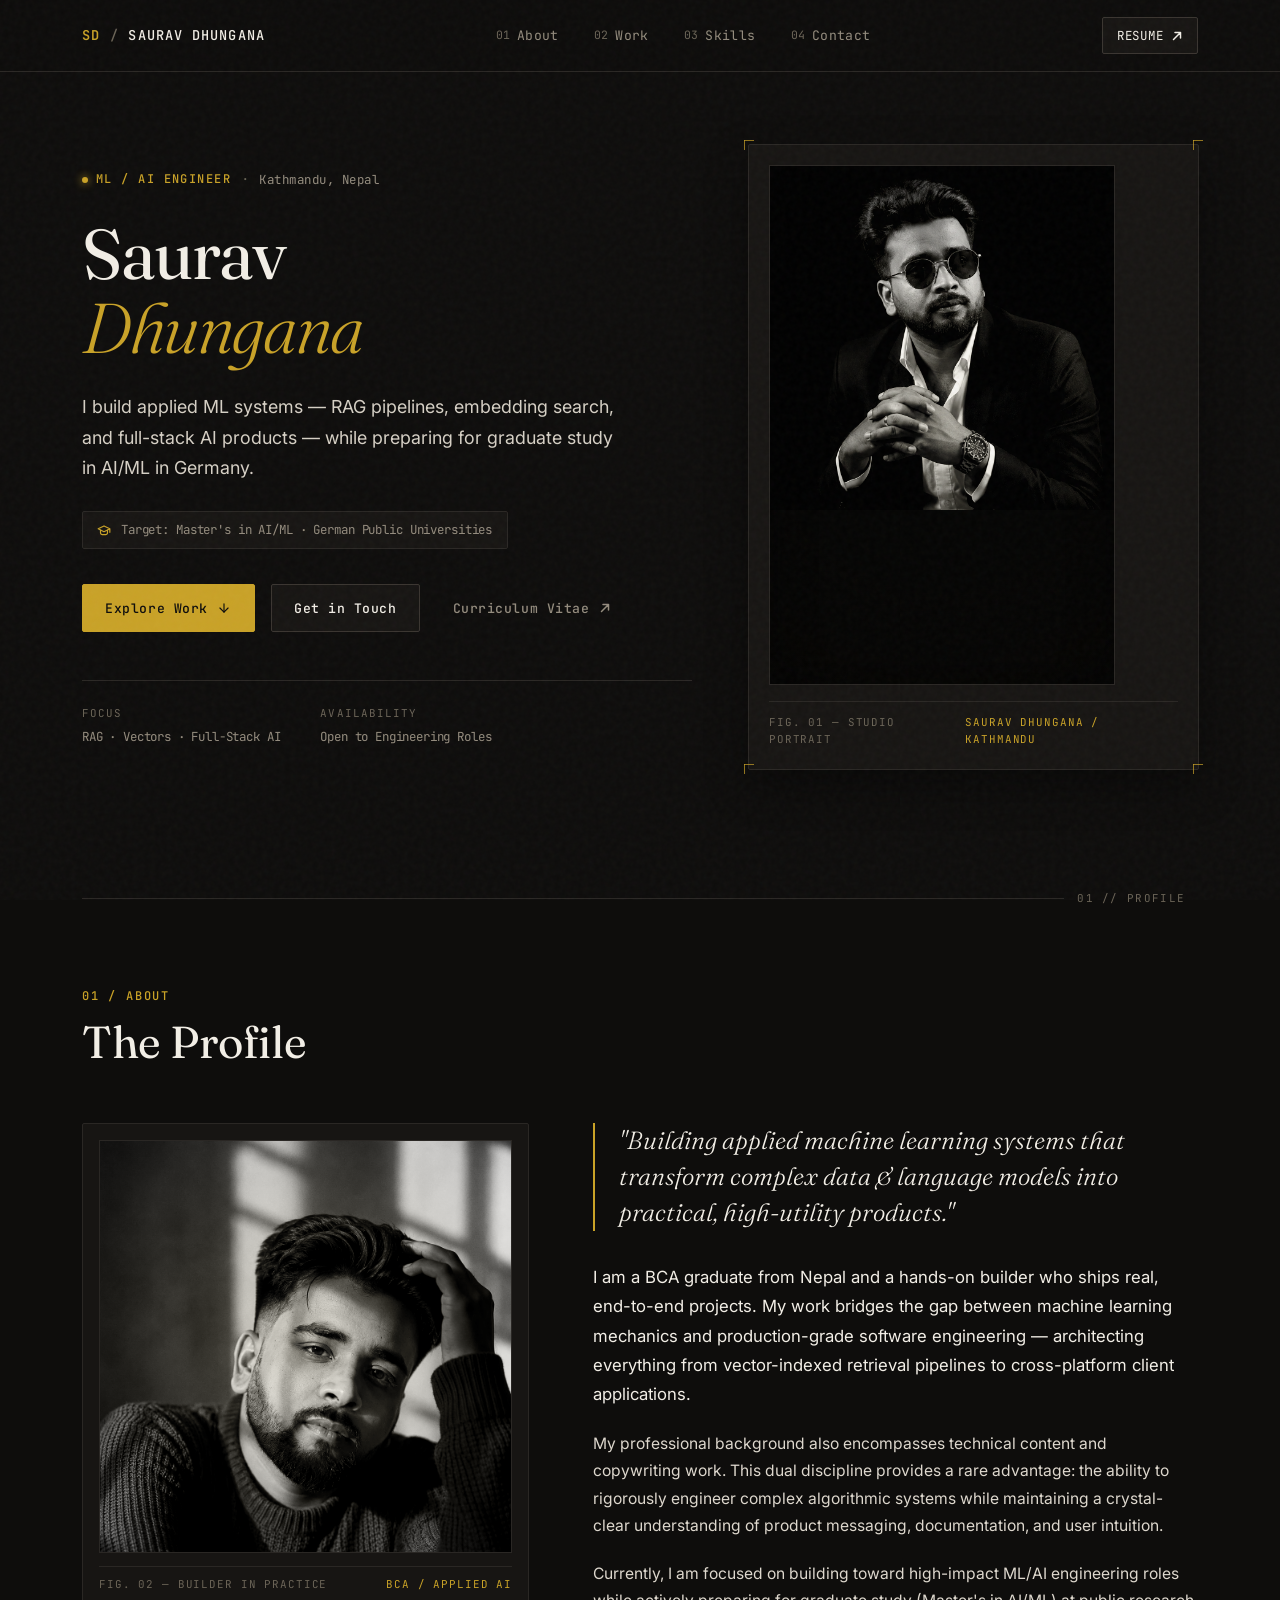
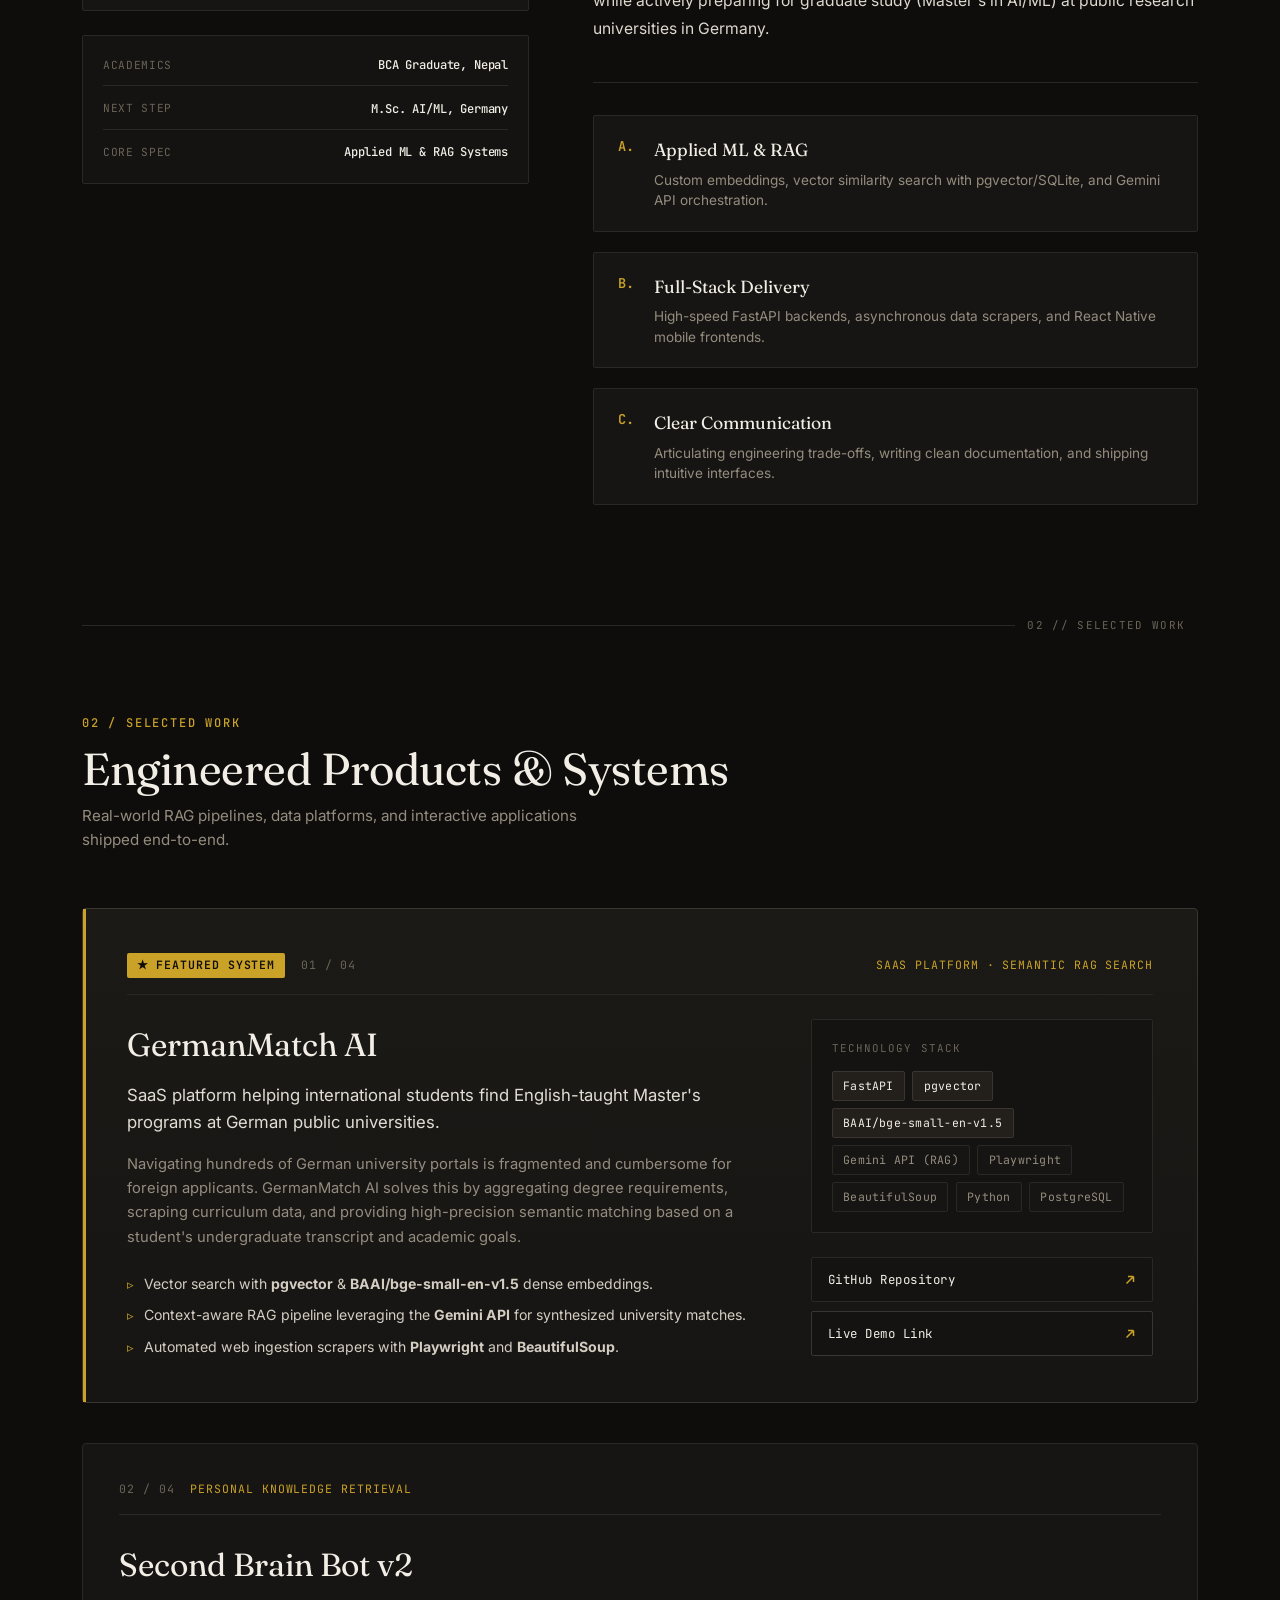
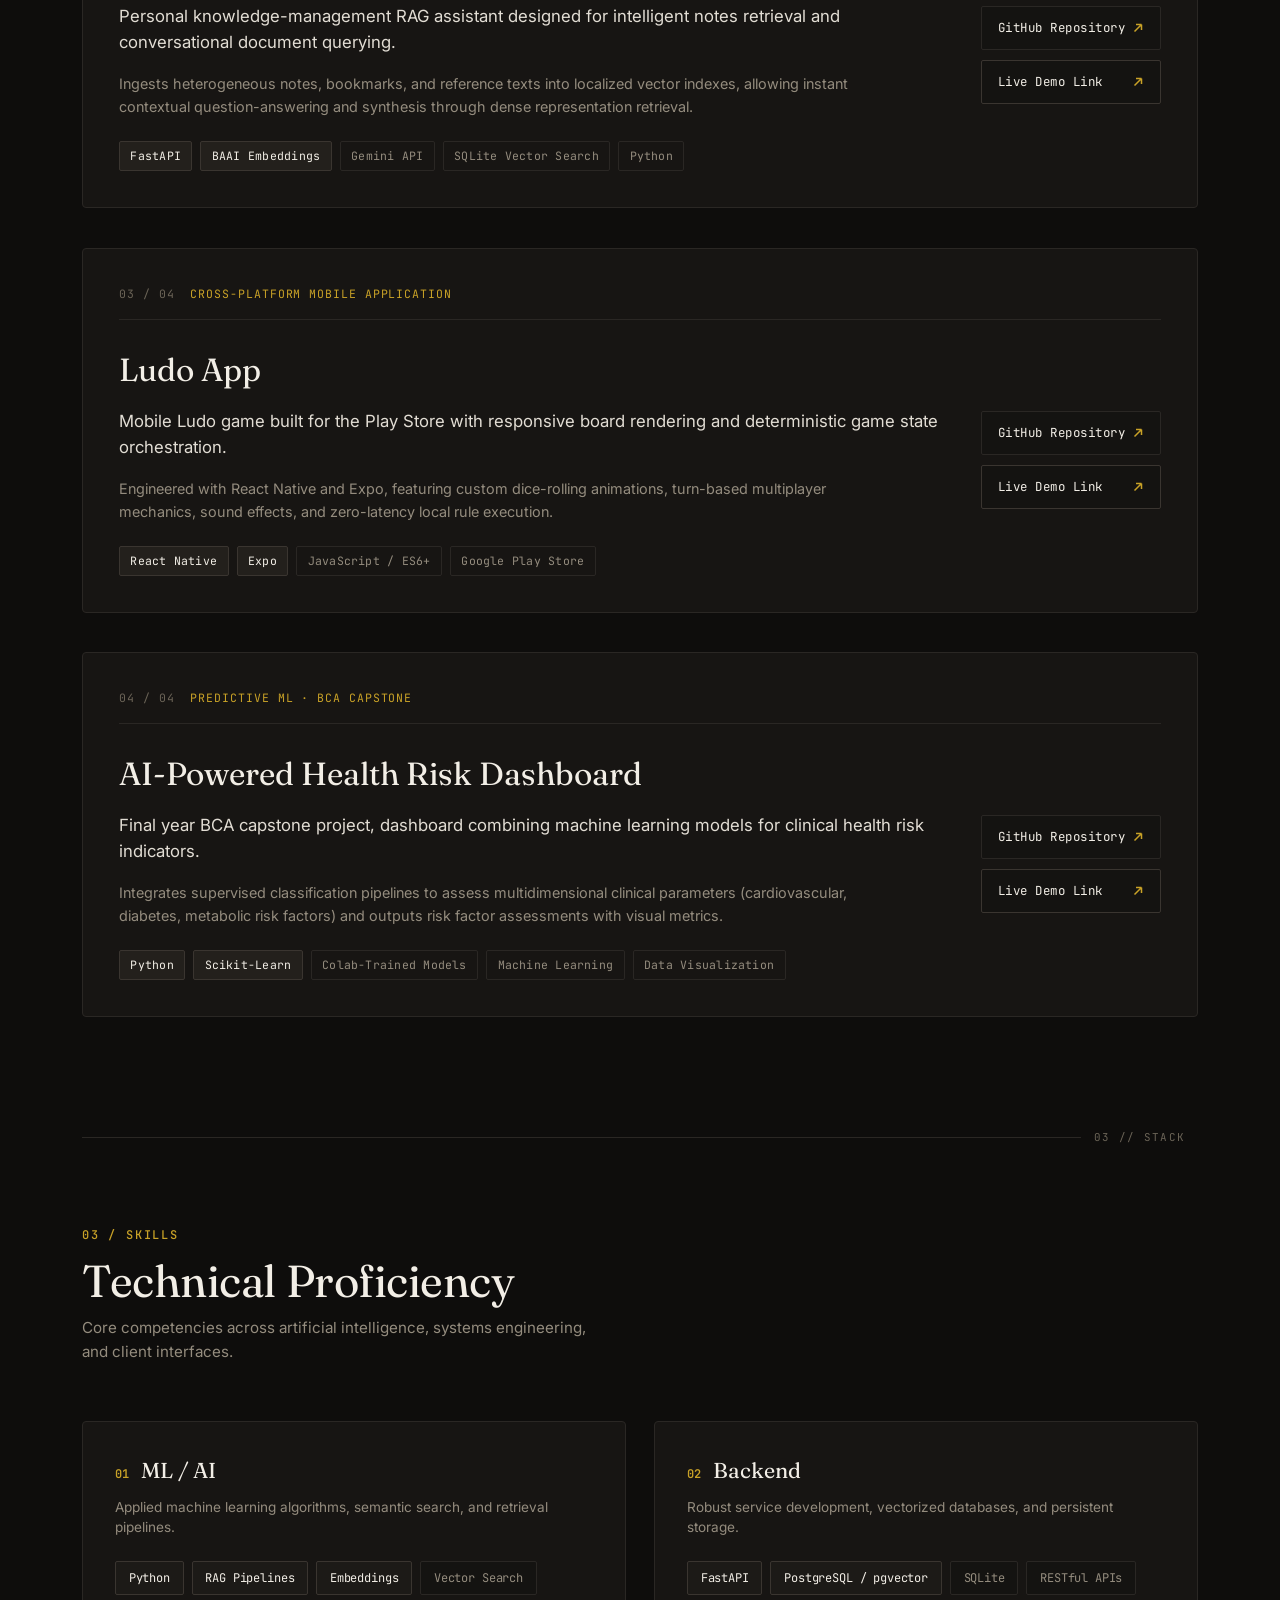
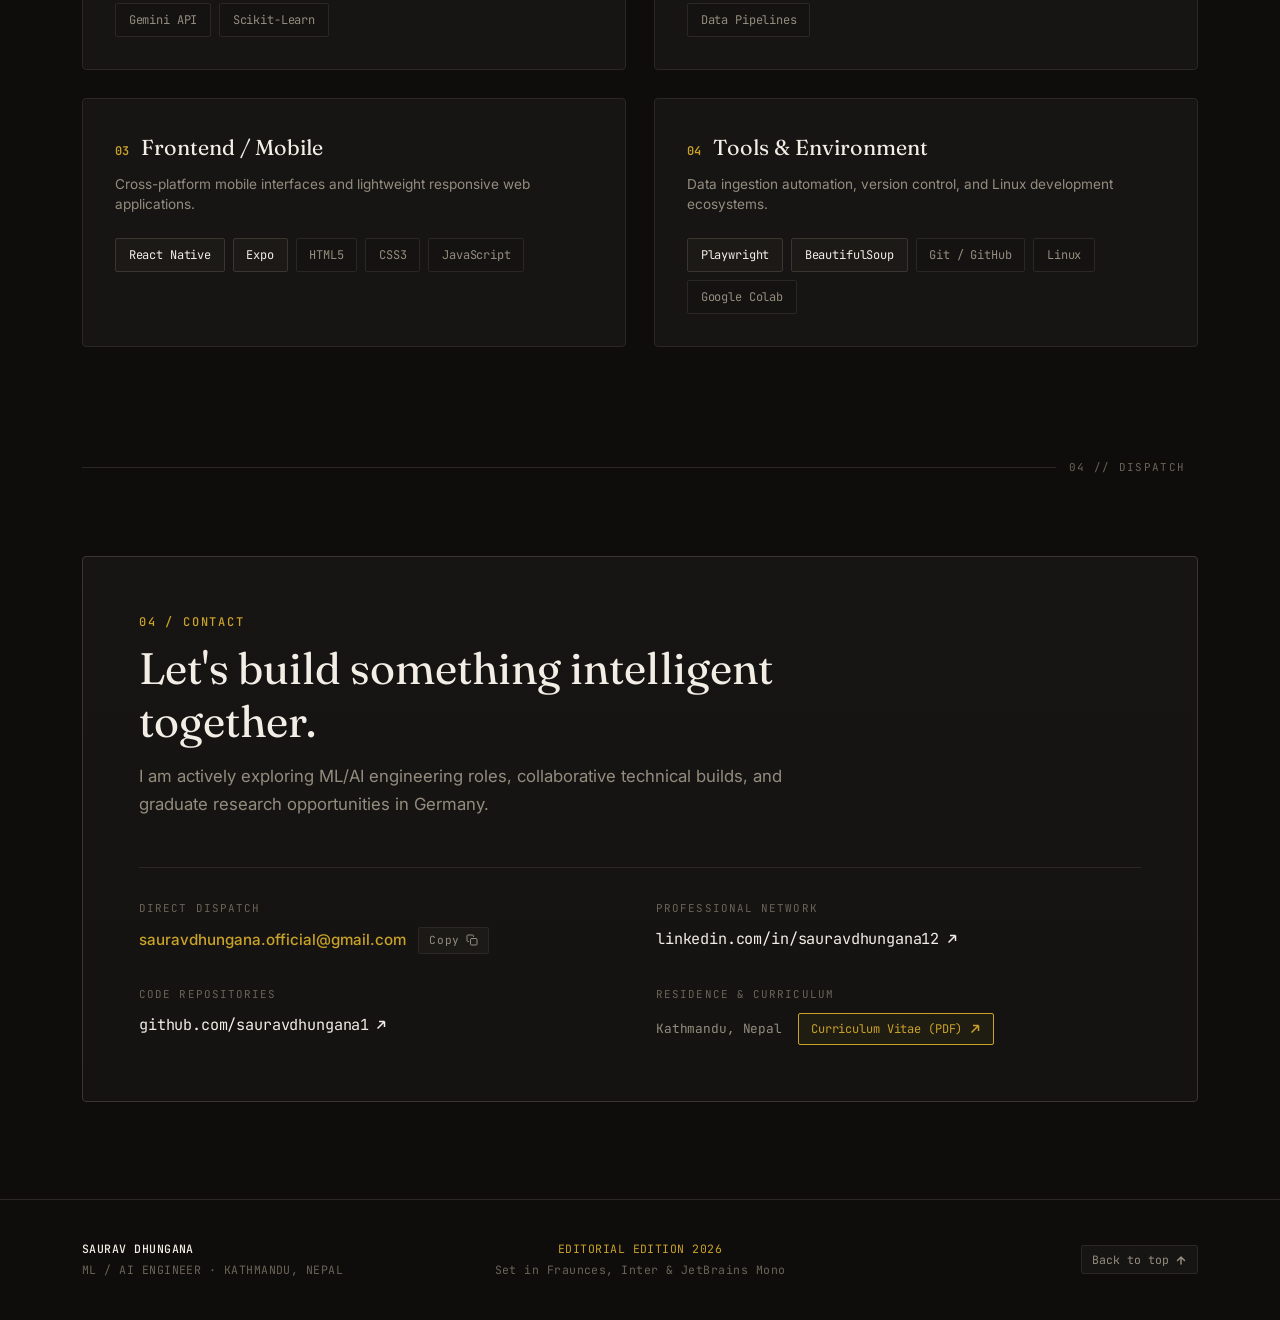
==== index.html @ 9b0cd774 "Initial portfolio site" ====
<!DOCTYPE html>
<html lang="en">
<head>
  <meta charset="UTF-8">
  <meta name="viewport" content="width=device-width, initial-scale=1.0">
  <title>Saurav Dhungana — ML / AI Engineer</title>
  <meta name="description" content="Personal portfolio of Saurav Dhungana, an applied ML/AI Engineer based in Kathmandu, Nepal specializing in RAG pipelines, vector embeddings, and full-stack AI products.">
  <meta name="author" content="Saurav Dhungana">
  <meta name="theme-color" content="#0E0D0C">

  <!-- Open Graph / Social Sharing -->
  <meta property="og:type" content="website">
  <meta property="og:title" content="Saurav Dhungana — ML / AI Engineer">
  <meta property="og:description" content="Applied ML systems, RAG pipelines, embedding search, and AI products. Preparing for graduate study in AI/ML in Germany.">
  <meta property="og:image" content="assets/hero.jpg">
  <meta property="twitter:card" content="summary_large_image">
  <meta property="twitter:title" content="Saurav Dhungana — ML / AI Engineer">
  <meta property="twitter:description" content="Applied ML systems, RAG pipelines, embedding search, and AI products.">

  <!-- Favicon (Editorial Monogram SVG) -->
  <link rel="icon" type="image/svg+xml" href="data:image/svg+xml,<svg xmlns='http://www.w3.org/2000/svg' viewBox='0 0 100 100'><rect width='100' height='100' fill='%230E0D0C'/><text x='50%' y='62%' dominant-baseline='middle' text-anchor='middle' font-family='serif' font-size='50' font-weight='bold' fill='%23C9A227'>SD</text></svg>">

  <!-- Google Fonts: Fraunces (Display Serif), Inter (Body), JetBrains Mono (Utility) -->
  <link rel="preconnect" href="https://fonts.googleapis.com">
  <link rel="preconnect" href="https://fonts.gstatic.com" crossorigin>
  <link href="https://fonts.googleapis.com/css2?family=Fraunces:ital,opsz,wght@0,9..144,300..800;1,9..144,300..800&family=Inter:wght@300;400;500;600;700&family=JetBrains+Mono:ital,wght@0,400;0,500;0,600;1,400&display=swap" rel="stylesheet">

  <link rel="stylesheet" href="style.css">
</head>
<body>
  <!-- Scroll Progress Indicator -->
  <div class="scroll-progress-container" aria-hidden="true">
    <div class="scroll-progress-bar" id="scrollProgress"></div>
  </div>

  <!-- Noise / Film Grain Texture Overlay -->
  <div class="grain-overlay" aria-hidden="true"></div>

  <!-- Editorial Top Navigation -->
  <header class="site-header" id="header">
    <div class="header-inner">
      <a href="#hero" class="brand" aria-label="Saurav Dhungana - Home">
        <span class="brand-monogram">SD</span>
        <span class="brand-divider">/</span>
        <span class="brand-title">SAURAV DHUNGANA</span>
      </a>

      <nav class="site-nav" aria-label="Primary Navigation">
        <ul class="nav-list">
          <li><a href="#about" class="nav-link"><span class="nav-num">01</span> About</a></li>
          <li><a href="#projects" class="nav-link"><span class="nav-num">02</span> Work</a></li>
          <li><a href="#skills" class="nav-link"><span class="nav-num">03</span> Skills</a></li>
          <li><a href="#contact" class="nav-link"><span class="nav-num">04</span> Contact</a></li>
        </ul>
      </nav>

      <div class="header-actions">
        <a href="#contact" class="btn-resume-header" id="resumeHeaderBtn">
          <span>Resume</span>
          <svg class="btn-arrow" width="12" height="12" viewBox="0 0 12 12" fill="none" xmlns="http://www.w3.org/2000/svg" aria-hidden="true">
            <path d="M2.5 9.5L9.5 2.5M9.5 2.5H4M9.5 2.5V8" stroke="currentColor" stroke-width="1.5" stroke-linecap="round" stroke-linejoin="round"/>
          </svg>
        </a>
      </div>
    </div>
  </header>

  <main id="main-content">
    <!-- ==================== HERO SECTION ==================== -->
    <section class="hero-section" id="hero" aria-label="Introduction">
      <div class="container hero-container">
        <div class="hero-grid">
          
          <!-- Hero Text / Editorial Column -->
          <div class="hero-content reveal">
            <div class="editorial-meta-strip">
              <span class="meta-tag mono"><span class="meta-pulse"></span>ML / AI ENGINEER</span>
              <span class="meta-sep" aria-hidden="true">·</span>
              <span class="meta-location mono">Kathmandu, Nepal</span>
            </div>

            <h1 class="hero-headline">
              Saurav <br>
              <span class="headline-italic">Dhungana</span>
            </h1>

            <p class="hero-intro">
              I build applied ML systems — RAG pipelines, embedding search, and full-stack AI products — while preparing for graduate study in AI/ML in Germany.
            </p>

            <div class="hero-status-pill mono">
              <svg width="14" height="14" viewBox="0 0 24 24" fill="none" stroke="currentColor" stroke-width="2" stroke-linecap="round" stroke-linejoin="round" aria-hidden="true">
                <path d="M22 10v6M2 10l10-5 10 5-10 5z"/>
                <path d="M6 12v5c0 2 2 3 6 3s6-1 6-3v-5"/>
              </svg>
              <span>Target: Master's in AI/ML · German Public Universities</span>
            </div>

            <div class="hero-cta-group">
              <a href="#projects" class="btn btn-primary">
                <span>Explore Work</span>
                <svg width="14" height="14" viewBox="0 0 24 24" fill="none" stroke="currentColor" stroke-width="2" stroke-linecap="round" stroke-linejoin="round" aria-hidden="true">
                  <line x1="12" y1="5" x2="12" y2="19"></line>
                  <polyline points="19 12 12 19 5 12"></polyline>
                </svg>
              </a>
              <a href="#contact" class="btn btn-secondary">
                <span>Get in Touch</span>
              </a>
              <a href="#resume" class="btn btn-ghost" id="heroResumeLink">
                <span>Curriculum Vitae</span>
                <svg width="12" height="12" viewBox="0 0 12 12" fill="none" stroke="currentColor" stroke-width="1.5" stroke-linecap="round" stroke-linejoin="round" aria-hidden="true">
                  <path d="M2.5 9.5L9.5 2.5M9.5 2.5H4M9.5 2.5V8"/>
                </svg>
              </a>
            </div>

            <div class="hero-footer-meta mono">
              <div class="meta-item">
                <span class="meta-label">FOCUS</span>
                <span class="meta-value">RAG · Vectors · Full-Stack AI</span>
              </div>
              <div class="meta-item">
                <span class="meta-label">AVAILABILITY</span>
                <span class="meta-value">Open to Engineering Roles</span>
              </div>
            </div>
          </div>

          <!-- Hero Image / Signature Editorial Portrait -->
          <div class="hero-visual reveal">
            <div class="portrait-card">
              <!-- Editorial Register Marks -->
              <div class="register-mark reg-tl" aria-hidden="true"></div>
              <div class="register-mark reg-tr" aria-hidden="true"></div>
              <div class="register-mark reg-bl" aria-hidden="true"></div>
              <div class="register-mark reg-br" aria-hidden="true"></div>

              <div class="portrait-frame">
                <picture>
                  <source srcset="assets/hero.webp" type="image/webp">
                  <img 
                    src="assets/hero.jpg" 
                    alt="Black and white studio portrait of Saurav Dhungana seated wearing sunglasses with hands clasped" 
                    class="portrait-img"
                    fetchpriority="high"
                    width="1023"
                    height="1537">
                </picture>
                <div class="duotone-tint" aria-hidden="true"></div>
                <div class="portrait-vignette" aria-hidden="true"></div>
              </div>

              <div class="portrait-caption mono">
                <div class="caption-index">FIG. 01 — STUDIO PORTRAIT</div>
                <div class="caption-sub">SAURAV DHUNGANA / KATHMANDU</div>
              </div>
            </div>
          </div>

        </div>
      </div>
    </section>

    <!-- Hairline Section Divider -->
    <div class="section-divider" aria-hidden="true">
      <div class="container">
        <div class="divider-line">
          <span class="divider-label mono">01 // PROFILE</span>
        </div>
      </div>
    </div>

    <!-- ==================== ABOUT SECTION ==================== -->
    <section class="about-section" id="about" aria-label="About Saurav Dhungana">
      <div class="container">
        
        <div class="section-heading reveal">
          <span class="eyebrow mono">01 / ABOUT</span>
          <h2 class="section-title">The Profile</h2>
        </div>

        <div class="about-grid">
          <!-- Secondary Portrait Column -->
          <div class="about-visual reveal">
            <div class="secondary-card">
              <div class="secondary-frame">
                <picture>
                  <source srcset="assets/secondary.webp" type="image/webp">
                  <img 
                    src="assets/secondary.jpg" 
                    alt="Saurav Dhungana leaning thoughtfully against a studio chair" 
                    class="secondary-img"
                    loading="lazy"
                    width="1122"
                    height="1121">
                </picture>
                <div class="duotone-tint" aria-hidden="true"></div>
              </div>
              <div class="secondary-caption mono">
                <span>FIG. 02 — BUILDER IN PRACTICE</span>
                <span class="accent-text">BCA / APPLIED AI</span>
              </div>
            </div>

            <!-- Quick Profile Highlights Card -->
            <div class="profile-stats-card mono">
              <div class="stat-row">
                <span class="stat-key">ACADEMICS</span>
                <span class="stat-val">BCA Graduate, Nepal</span>
              </div>
              <div class="stat-row">
                <span class="stat-key">NEXT STEP</span>
                <span class="stat-val">M.Sc. AI/ML, Germany</span>
              </div>
              <div class="stat-row">
                <span class="stat-key">CORE SPEC</span>
                <span class="stat-val">Applied ML & RAG Systems</span>
              </div>
            </div>
          </div>

          <!-- Narrative Text Column -->
          <div class="about-narrative reveal">
            <blockquote class="editorial-quote">
              "Building applied machine learning systems that transform complex data & language models into practical, high-utility products."
            </blockquote>

            <div class="narrative-body">
              <p class="lead-paragraph">
                I am a BCA graduate from Nepal and a hands-on builder who ships real, end-to-end projects. My work bridges the gap between machine learning mechanics and production-grade software engineering — architecting everything from vector-indexed retrieval pipelines to cross-platform client applications.
              </p>
              
              <p>
                My professional background also encompasses technical content and copywriting work. This dual discipline provides a rare advantage: the ability to rigorously engineer complex algorithmic systems while maintaining a crystal-clear understanding of product messaging, documentation, and user intuition.
              </p>

              <p>
                Currently, I am focused on building toward high-impact ML/AI engineering roles while actively preparing for graduate study (Master's in AI/ML) at public research universities in Germany.
              </p>
            </div>

            <div class="about-pillars">
              <div class="pillar-item">
                <span class="pillar-num mono">A.</span>
                <div class="pillar-content">
                  <h3 class="pillar-title">Applied ML & RAG</h3>
                  <p class="pillar-desc">Custom embeddings, vector similarity search with pgvector/SQLite, and Gemini API orchestration.</p>
                </div>
              </div>

              <div class="pillar-item">
                <span class="pillar-num mono">B.</span>
                <div class="pillar-content">
                  <h3 class="pillar-title">Full-Stack Delivery</h3>
                  <p class="pillar-desc">High-speed FastAPI backends, asynchronous data scrapers, and React Native mobile frontends.</p>
                </div>
              </div>

              <div class="pillar-item">
                <span class="pillar-num mono">C.</span>
                <div class="pillar-content">
                  <h3 class="pillar-title">Clear Communication</h3>
                  <p class="pillar-desc">Articulating engineering trade-offs, writing clean documentation, and shipping intuitive interfaces.</p>
                </div>
              </div>
            </div>

          </div>

        </div>

      </div>
    </section>

    <!-- Hairline Section Divider -->
    <div class="section-divider" aria-hidden="true">
      <div class="container">
        <div class="divider-line">
          <span class="divider-label mono">02 // SELECTED WORK</span>
        </div>
      </div>
    </div>

    <!-- ==================== PROJECTS SECTION ==================== -->
    <section class="projects-section" id="projects" aria-label="Featured Projects">
      <div class="container">
        
        <div class="section-heading reveal">
          <span class="eyebrow mono">02 / SELECTED WORK</span>
          <h2 class="section-title">Engineered Products & Systems</h2>
          <p class="section-subtitle">Real-world RAG pipelines, data platforms, and interactive applications shipped end-to-end.</p>
        </div>

        <div class="projects-stack">
          
          <!-- PROJECT 1: GermanMatch AI (Featured Hero Project) -->
          <article class="project-card project-featured reveal" id="project-germanmatch">
            <div class="project-header">
              <div class="project-meta mono">
                <span class="project-badge-featured">★ FEATURED SYSTEM</span>
                <span class="project-num">01 / 04</span>
              </div>
              <span class="project-category mono">SAAS PLATFORM · SEMANTIC RAG SEARCH</span>
            </div>

            <div class="project-grid">
              <div class="project-main-info">
                <h3 class="project-title">GermanMatch AI</h3>
                <p class="project-lead">
                  SaaS platform helping international students find English-taught Master's programs at German public universities.
                </p>
                <div class="project-description">
                  <p>
                    Navigating hundreds of German university portals is fragmented and cumbersome for foreign applicants. GermanMatch AI solves this by aggregating degree requirements, scraping curriculum data, and providing high-precision semantic matching based on a student's undergraduate transcript and academic goals.
                  </p>
                </div>

                <div class="project-highlights">
                  <div class="highlight-item">
                    <span class="highlight-bullet">▹</span>
                    <span>Vector search with <strong>pgvector</strong> & <strong>BAAI/bge-small-en-v1.5</strong> dense embeddings.</span>
                  </div>
                  <div class="highlight-item">
                    <span class="highlight-bullet">▹</span>
                    <span>Context-aware RAG pipeline leveraging the <strong>Gemini API</strong> for synthesized university matches.</span>
                  </div>
                  <div class="highlight-item">
                    <span class="highlight-bullet">▹</span>
                    <span>Automated web ingestion scrapers with <strong>Playwright</strong> and <strong>BeautifulSoup</strong>.</span>
                  </div>
                </div>
              </div>

              <div class="project-sidebar">
                <div class="sidebar-box">
                  <div class="box-title mono">TECHNOLOGY STACK</div>
                  <ul class="tech-tag-list mono">
                    <li class="tech-tag tag-primary">FastAPI</li>
                    <li class="tech-tag tag-primary">pgvector</li>
                    <li class="tech-tag tag-primary">BAAI/bge-small-en-v1.5</li>
                    <li class="tech-tag">Gemini API (RAG)</li>
                    <li class="tech-tag">Playwright</li>
                    <li class="tech-tag">BeautifulSoup</li>
                    <li class="tech-tag">Python</li>
                    <li class="tech-tag">PostgreSQL</li>
                  </ul>
                </div>

                <div class="project-links">
                  <a href="https://github.com/sauravdhungana1" target="_blank" rel="noopener noreferrer" class="project-link mono">
                    <span>GitHub Repository</span>
                    <svg width="12" height="12" viewBox="0 0 12 12" fill="none" stroke="currentColor" stroke-width="1.5"><path d="M2.5 9.5L9.5 2.5M9.5 2.5H4M9.5 2.5V8"/></svg>
                  </a>
                  <a href="#contact" class="project-link project-link-demo mono">
                    <span>Live Demo Link</span>
                    <svg width="12" height="12" viewBox="0 0 12 12" fill="none" stroke="currentColor" stroke-width="1.5"><path d="M2.5 9.5L9.5 2.5M9.5 2.5H4M9.5 2.5V8"/></svg>
                  </a>
                </div>
              </div>
            </div>
          </article>

          <!-- PROJECT 2: Second Brain Bot v2 -->
          <article class="project-card reveal" id="project-second-brain">
            <div class="project-header">
              <div class="project-meta mono">
                <span class="project-num">02 / 04</span>
                <span class="project-category">PERSONAL KNOWLEDGE RETRIEVAL</span>
              </div>
            </div>

            <div class="project-grid-standard">
              <div class="project-info-block">
                <h3 class="project-title">Second Brain Bot v2</h3>
                <p class="project-lead">
                  Personal knowledge-management RAG assistant designed for intelligent notes retrieval and conversational document querying.
                </p>
                <p class="project-subtext">
                  Ingests heterogeneous notes, bookmarks, and reference texts into localized vector indexes, allowing instant contextual question-answering and synthesis through dense representation retrieval.
                </p>

                <div class="tech-pill-row mono">
                  <span class="tech-tag tag-primary">FastAPI</span>
                  <span class="tech-tag tag-primary">BAAI Embeddings</span>
                  <span class="tech-tag">Gemini API</span>
                  <span class="tech-tag">SQLite Vector Search</span>
                  <span class="tech-tag">Python</span>
                </div>
              </div>

              <div class="project-actions-block">
                <a href="https://github.com/sauravdhungana1" target="_blank" rel="noopener noreferrer" class="project-link mono">
                  <span>GitHub Repository</span>
                  <svg width="12" height="12" viewBox="0 0 12 12" fill="none" stroke="currentColor" stroke-width="1.5"><path d="M2.5 9.5L9.5 2.5M9.5 2.5H4M9.5 2.5V8"/></svg>
                </a>
                <a href="#contact" class="project-link project-link-demo mono">
                  <span>Live Demo Link</span>
                  <svg width="12" height="12" viewBox="0 0 12 12" fill="none" stroke="currentColor" stroke-width="1.5"><path d="M2.5 9.5L9.5 2.5M9.5 2.5H4M9.5 2.5V8"/></svg>
                </a>
              </div>
            </div>
          </article>

          <!-- PROJECT 3: Ludo App -->
          <article class="project-card reveal" id="project-ludo-app">
            <div class="project-header">
              <div class="project-meta mono">
                <span class="project-num">03 / 04</span>
                <span class="project-category">CROSS-PLATFORM MOBILE APPLICATION</span>
              </div>
            </div>

            <div class="project-grid-standard">
              <div class="project-info-block">
                <h3 class="project-title">Ludo App</h3>
                <p class="project-lead">
                  Mobile Ludo game built for the Play Store with responsive board rendering and deterministic game state orchestration.
                </p>
                <p class="project-subtext">
                  Engineered with React Native and Expo, featuring custom dice-rolling animations, turn-based multiplayer mechanics, sound effects, and zero-latency local rule execution.
                </p>

                <div class="tech-pill-row mono">
                  <span class="tech-tag tag-primary">React Native</span>
                  <span class="tech-tag tag-primary">Expo</span>
                  <span class="tech-tag">JavaScript / ES6+</span>
                  <span class="tech-tag">Google Play Store</span>
                </div>
              </div>

              <div class="project-actions-block">
                <a href="https://github.com/sauravdhungana1" target="_blank" rel="noopener noreferrer" class="project-link mono">
                  <span>GitHub Repository</span>
                  <svg width="12" height="12" viewBox="0 0 12 12" fill="none" stroke="currentColor" stroke-width="1.5"><path d="M2.5 9.5L9.5 2.5M9.5 2.5H4M9.5 2.5V8"/></svg>
                </a>
                <a href="#contact" class="project-link project-link-demo mono">
                  <span>Live Demo Link</span>
                  <svg width="12" height="12" viewBox="0 0 12 12" fill="none" stroke="currentColor" stroke-width="1.5"><path d="M2.5 9.5L9.5 2.5M9.5 2.5H4M9.5 2.5V8"/></svg>
                </a>
              </div>
            </div>
          </article>

          <!-- PROJECT 4: AI-Powered Health Risk Dashboard -->
          <article class="project-card reveal" id="project-health-dashboard">
            <div class="project-header">
              <div class="project-meta mono">
                <span class="project-num">04 / 04</span>
                <span class="project-category">PREDICTIVE ML · BCA CAPSTONE</span>
              </div>
            </div>

            <div class="project-grid-standard">
              <div class="project-info-block">
                <h3 class="project-title">AI-Powered Health Risk Dashboard</h3>
                <p class="project-lead">
                  Final year BCA capstone project, dashboard combining machine learning models for clinical health risk indicators.
                </p>
                <p class="project-subtext">
                  Integrates supervised classification pipelines to assess multidimensional clinical parameters (cardiovascular, diabetes, metabolic risk factors) and outputs risk factor assessments with visual metrics.
                </p>

                <div class="tech-pill-row mono">
                  <span class="tech-tag tag-primary">Python</span>
                  <span class="tech-tag tag-primary">Scikit-Learn</span>
                  <span class="tech-tag">Colab-Trained Models</span>
                  <span class="tech-tag">Machine Learning</span>
                  <span class="tech-tag">Data Visualization</span>
                </div>
              </div>

              <div class="project-actions-block">
                <a href="https://github.com/sauravdhungana1" target="_blank" rel="noopener noreferrer" class="project-link mono">
                  <span>GitHub Repository</span>
                  <svg width="12" height="12" viewBox="0 0 12 12" fill="none" stroke="currentColor" stroke-width="1.5"><path d="M2.5 9.5L9.5 2.5M9.5 2.5H4M9.5 2.5V8"/></svg>
                </a>
                <a href="#contact" class="project-link project-link-demo mono">
                  <span>Live Demo Link</span>
                  <svg width="12" height="12" viewBox="0 0 12 12" fill="none" stroke="currentColor" stroke-width="1.5"><path d="M2.5 9.5L9.5 2.5M9.5 2.5H4M9.5 2.5V8"/></svg>
                </a>
              </div>
            </div>
          </article>

        </div>

      </div>
    </section>

    <!-- Hairline Section Divider -->
    <div class="section-divider" aria-hidden="true">
      <div class="container">
        <div class="divider-line">
          <span class="divider-label mono">03 // STACK</span>
        </div>
      </div>
    </div>

    <!-- ==================== SKILLS SECTION ==================== -->
    <section class="skills-section" id="skills" aria-label="Technical Skills">
      <div class="container">
        
        <div class="section-heading reveal">
          <span class="eyebrow mono">03 / SKILLS</span>
          <h2 class="section-title">Technical Proficiency</h2>
          <p class="section-subtitle">Core competencies across artificial intelligence, systems engineering, and client interfaces.</p>
        </div>

        <div class="skills-grid">
          
          <!-- Skill Cluster 1: ML / AI -->
          <div class="skill-card reveal">
            <div class="skill-card-header">
              <span class="skill-domain-index mono">01</span>
              <h3 class="skill-domain-title">ML / AI</h3>
            </div>
            <p class="skill-domain-desc">Applied machine learning algorithms, semantic search, and retrieval pipelines.</p>
            <div class="skill-pill-cluster mono">
              <span class="skill-pill highlight-pill">Python</span>
              <span class="skill-pill highlight-pill">RAG Pipelines</span>
              <span class="skill-pill highlight-pill">Embeddings</span>
              <span class="skill-pill">Vector Search</span>
              <span class="skill-pill">Gemini API</span>
              <span class="skill-pill">Scikit-Learn</span>
            </div>
          </div>

          <!-- Skill Cluster 2: Backend -->
          <div class="skill-card reveal">
            <div class="skill-card-header">
              <span class="skill-domain-index mono">02</span>
              <h3 class="skill-domain-title">Backend</h3>
            </div>
            <p class="skill-domain-desc">Robust service development, vectorized databases, and persistent storage.</p>
            <div class="skill-pill-cluster mono">
              <span class="skill-pill highlight-pill">FastAPI</span>
              <span class="skill-pill highlight-pill">PostgreSQL / pgvector</span>
              <span class="skill-pill">SQLite</span>
              <span class="skill-pill">RESTful APIs</span>
              <span class="skill-pill">Data Pipelines</span>
            </div>
          </div>

          <!-- Skill Cluster 3: Frontend / Mobile -->
          <div class="skill-card reveal">
            <div class="skill-card-header">
              <span class="skill-domain-index mono">03</span>
              <h3 class="skill-domain-title">Frontend / Mobile</h3>
            </div>
            <p class="skill-domain-desc">Cross-platform mobile interfaces and lightweight responsive web applications.</p>
            <div class="skill-pill-cluster mono">
              <span class="skill-pill highlight-pill">React Native</span>
              <span class="skill-pill highlight-pill">Expo</span>
              <span class="skill-pill">HTML5</span>
              <span class="skill-pill">CSS3</span>
              <span class="skill-pill">JavaScript</span>
            </div>
          </div>

          <!-- Skill Cluster 4: Tools -->
          <div class="skill-card reveal">
            <div class="skill-card-header">
              <span class="skill-domain-index mono">04</span>
              <h3 class="skill-domain-title">Tools & Environment</h3>
            </div>
            <p class="skill-domain-desc">Data ingestion automation, version control, and Linux development ecosystems.</p>
            <div class="skill-pill-cluster mono">
              <span class="skill-pill highlight-pill">Playwright</span>
              <span class="skill-pill highlight-pill">BeautifulSoup</span>
              <span class="skill-pill">Git / GitHub</span>
              <span class="skill-pill">Linux</span>
              <span class="skill-pill">Google Colab</span>
            </div>
          </div>

        </div>

      </div>
    </section>

    <!-- Hairline Section Divider -->
    <div class="section-divider" aria-hidden="true">
      <div class="container">
        <div class="divider-line">
          <span class="divider-label mono">04 // DISPATCH</span>
        </div>
      </div>
    </div>

    <!-- ==================== CONTACT / FOOTER SECTION ==================== -->
    <section class="contact-section" id="contact" aria-label="Contact Information">
      <div class="container">
        
        <div class="contact-card reveal">
          <div class="contact-content">
            <div class="contact-header-block">
              <span class="eyebrow mono">04 / CONTACT</span>
              <h2 class="contact-title">Let's build something intelligent together.</h2>
              <p class="contact-lead">
                I am actively exploring ML/AI engineering roles, collaborative technical builds, and graduate research opportunities in Germany.
              </p>
            </div>

            <div class="contact-details-grid">
              
              <!-- Email Item with Copy Trigger -->
              <div class="contact-item">
                <span class="contact-label mono">DIRECT DISPATCH</span>
                <div class="contact-action-row">
                  <a href="mailto:sauravdhungana.official@gmail.com" class="contact-link contact-email" id="emailLink">
                    sauravdhungana.official@gmail.com
                  </a>
                  <button type="button" class="btn-copy-email mono" id="copyEmailBtn" aria-label="Copy email address to clipboard">
                    <span id="copyEmailText">Copy</span>
                    <svg width="12" height="12" viewBox="0 0 24 24" fill="none" stroke="currentColor" stroke-width="2" stroke-linecap="round" stroke-linejoin="round" aria-hidden="true">
                      <rect x="9" y="9" width="13" height="13" rx="2" ry="2"></rect>
                      <path d="M5 15H4a2 2 0 0 1-2-2V4a2 2 0 0 1 2-2h9a2 2 0 0 1 2 2v1"></path>
                    </svg>
                  </button>
                </div>
              </div>

              <!-- LinkedIn Item -->
              <div class="contact-item">
                <span class="contact-label mono">PROFESSIONAL NETWORK</span>
                <a href="https://www.linkedin.com/in/sauravdhungana12" target="_blank" rel="noopener noreferrer" class="contact-link external-link mono">
                  <span>linkedin.com/in/sauravdhungana12</span>
                  <svg width="12" height="12" viewBox="0 0 12 12" fill="none" stroke="currentColor" stroke-width="1.5"><path d="M2.5 9.5L9.5 2.5M9.5 2.5H4M9.5 2.5V8"/></svg>
                </a>
              </div>

              <!-- GitHub Item -->
              <div class="contact-item">
                <span class="contact-label mono">CODE REPOSITORIES</span>
                <a href="https://github.com/sauravdhungana1" target="_blank" rel="noopener noreferrer" class="contact-link external-link mono">
                  <span>github.com/sauravdhungana1</span>
                  <svg width="12" height="12" viewBox="0 0 12 12" fill="none" stroke="currentColor" stroke-width="1.5"><path d="M2.5 9.5L9.5 2.5M9.5 2.5H4M9.5 2.5V8"/></svg>
                </a>
              </div>

              <!-- Location & Resume -->
              <div class="contact-item">
                <span class="contact-label mono">RESIDENCE & CURRICULUM</span>
                <div class="contact-sub-row">
                  <span class="location-badge mono">Kathmandu, Nepal</span>
                  <a href="#" class="btn-resume-download mono" id="resumeDownloadBtn">
                    <span>Curriculum Vitae (PDF)</span>
                    <svg width="12" height="12" viewBox="0 0 12 12" fill="none" stroke="currentColor" stroke-width="1.5"><path d="M2.5 9.5L9.5 2.5M9.5 2.5H4M9.5 2.5V8"/></svg>
                  </a>
                </div>
              </div>

            </div>

          </div>
        </div>

      </div>
    </section>
  </main>

  <!-- Editorial Colophon / Footer -->
  <footer class="site-footer">
    <div class="container">
      <div class="footer-grid mono">
        <div class="footer-col-left">
          <span class="footer-brand">SAURAV DHUNGANA</span>
          <span class="footer-sub">ML / AI ENGINEER · KATHMANDU, NEPAL</span>
        </div>

        <div class="footer-col-center">
          <span class="footer-spec">EDITORIAL EDITION 2026</span>
          <span class="footer-typeset">Set in Fraunces, Inter & JetBrains Mono</span>
        </div>

        <div class="footer-col-right">
          <button type="button" class="btn-back-to-top" id="backToTopBtn" aria-label="Scroll back to top of page">
            <span>Back to top</span>
            <svg width="12" height="12" viewBox="0 0 12 12" fill="none" stroke="currentColor" stroke-width="1.5" stroke-linecap="round" stroke-linejoin="round" aria-hidden="true">
              <path d="M9.5 6.5L6 3M6 3L2.5 6.5M6 3V10"/>
            </svg>
          </button>
        </div>
      </div>
    </div>
  </footer>

  <script src="script.js"></script>
</body>
</html>
---- style.css ----
/* ==========================================================================
   SAURAV DHUNGANA — EDITORIAL PORTFOLIO STYLESHEET
   Design Language: Editorial Magazine Profile Piece (Warm Dark / Brass Accent)
   ========================================================================== */

/* --- 1. CSS VARIABLES / DESIGN TOKENS --- */
:root {
  --bg: #0E0D0C;
  --surface: #171513;
  --surface-card: #141311;
  --surface-elevated: #1C1A17;
  --surface-highlight: #23201C;
  --text: #F2EEE6;
  --text-muted: #948C7E;
  --text-dim: #6B6457;
  --accent: #C9A227;
  --accent-hover: #DFC048;
  --accent-glow: rgba(201, 162, 39, 0.12);
  --accent-subtle: rgba(201, 162, 39, 0.06);
  --hairline: #2A2724;
  --hairline-light: #3A3530;

  --font-display: 'Fraunces', Georgia, serif;
  --font-body: 'Inter', -apple-system, BlinkMacSystemFont, "Segoe UI", Roboto, sans-serif;
  --font-mono: 'JetBrains Mono', ui-monospace, SFMono-Regular, Menlo, Monaco, Consolas, monospace;

  --container-width: 1180px;
  --header-height: 72px;
  --radius-sm: 2px;
  --radius-md: 4px;
  --radius-lg: 6px;

  --transition-fast: 0.18s cubic-bezier(0.16, 1, 0.3, 1);
  --transition-smooth: 0.35s cubic-bezier(0.16, 1, 0.3, 1);
}

/* --- 2. RESET & BASE --- */
*, *::before, *::after {
  box-sizing: border-box;
  margin: 0;
  padding: 0;
}

html {
  font-size: 16px;
  scroll-behavior: smooth;
  background-color: var(--bg);
  color: var(--text);
  font-family: var(--font-body);
  line-height: 1.6;
  -webkit-font-smoothing: antialiased;
  -moz-osx-font-smoothing: grayscale;
}

body {
  min-height: 100vh;
  position: relative;
  overflow-x: hidden;
  background-color: var(--bg);
  color: var(--text);
}

::selection {
  background-color: var(--accent);
  color: var(--bg);
}

img, picture {
  max-width: 100%;
  display: block;
  height: auto;
}

a {
  color: inherit;
  text-decoration: none;
  transition: color var(--transition-fast), border-color var(--transition-fast);
}

button {
  font-family: inherit;
  cursor: pointer;
  border: none;
  background: none;
}

ul, ol {
  list-style: none;
}

/* Accessible focus ring */
:focus-visible {
  outline: 2px solid var(--accent);
  outline-offset: 3px;
}

/* Typography Utility */
.mono {
  font-family: var(--font-mono);
  letter-spacing: -0.01em;
}

.container {
  width: 100%;
  max-width: var(--container-width);
  margin-left: auto;
  margin-right: auto;
  padding-left: 2rem;
  padding-right: 2rem;
}

/* --- 3. SUBTLE FILM GRAIN & SCROLL PROGRESS --- */
.grain-overlay {
  position: fixed;
  top: 0;
  left: 0;
  width: 100vw;
  height: 100vh;
  pointer-events: none;
  z-index: 999;
  opacity: 0.035;
  background-image: url("data:image/svg+xml,%3Csvg viewBox='0 0 200 200' xmlns='http://www.w3.org/2000/svg'%3E%3Cfilter id='noiseFilter'%3E%3CfeTurbulence type='fractalNoise' baseFrequency='0.8' numOctaves='3' stitchTiles='stitch'/%3E%3C/filter%3E%3Crect width='100%25' height='100%25' filter='url(%23noiseFilter)'/%3E%3C/svg%3E");
}

.scroll-progress-container {
  position: fixed;
  top: 0;
  left: 0;
  width: 100%;
  height: 2px;
  background: transparent;
  z-index: 1000;
}

.scroll-progress-bar {
  height: 100%;
  width: 0%;
  background: var(--accent);
  transition: width 0.08s ease-out;
}

/* --- 4. SITE HEADER & NAVIGATION --- */
.site-header {
  position: sticky;
  top: 0;
  width: 100%;
  height: var(--header-height);
  background-color: rgba(14, 13, 12, 0.88);
  backdrop-filter: blur(12px);
  -webkit-backdrop-filter: blur(12px);
  border-bottom: 1px solid var(--hairline);
  z-index: 100;
  transition: border-color var(--transition-fast);
}

.header-inner {
  max-width: var(--container-width);
  height: 100%;
  margin: 0 auto;
  padding: 0 2rem;
  display: flex;
  align-items: center;
  justify-content: space-between;
}

.brand {
  display: flex;
  align-items: center;
  gap: 0.6rem;
  font-family: var(--font-mono);
  font-size: 0.85rem;
  font-weight: 500;
  letter-spacing: 0.08em;
  color: var(--text);
}

.brand-monogram {
  color: var(--accent);
  font-weight: 600;
}

.brand-divider {
  color: var(--text-dim);
}

.brand-title {
  color: var(--text);
  transition: color var(--transition-fast);
}

.brand:hover .brand-title {
  color: var(--accent);
}

.site-nav .nav-list {
  display: flex;
  align-items: center;
  gap: 2.2rem;
}

.nav-link {
  font-family: var(--font-mono);
  font-size: 0.82rem;
  color: var(--text-muted);
  letter-spacing: 0.03em;
  transition: color var(--transition-fast);
  display: inline-flex;
  align-items: center;
  gap: 0.4rem;
  padding: 0.4rem 0;
  position: relative;
}

.nav-num {
  font-size: 0.72rem;
  color: var(--text-dim);
  transition: color var(--transition-fast);
}

.nav-link:hover,
.nav-link.active {
  color: var(--text);
}

.nav-link:hover .nav-num,
.nav-link.active .nav-num {
  color: var(--accent);
}

.nav-link::after {
  content: '';
  position: absolute;
  bottom: 0;
  left: 0;
  width: 0%;
  height: 1px;
  background-color: var(--accent);
  transition: width var(--transition-fast);
}

.nav-link.active::after,
.nav-link:hover::after {
  width: 100%;
}

.header-actions {
  display: flex;
  align-items: center;
}

.btn-resume-header {
  font-family: var(--font-mono);
  font-size: 0.78rem;
  letter-spacing: 0.06em;
  text-transform: uppercase;
  color: var(--text);
  border: 1px solid var(--hairline-light);
  padding: 0.45rem 0.9rem;
  border-radius: var(--radius-sm);
  display: inline-flex;
  align-items: center;
  gap: 0.45rem;
  transition: all var(--transition-fast);
  background-color: var(--surface);
}

.btn-resume-header:hover {
  border-color: var(--accent);
  color: var(--accent);
  background-color: var(--accent-subtle);
}

.btn-resume-header .btn-arrow {
  transition: transform var(--transition-fast);
}

.btn-resume-header:hover .btn-arrow {
  transform: translate(2px, -2px);
}

/* --- 5. HERO SECTION --- */
.hero-section {
  padding: 4.5rem 0 5.5rem 0;
  position: relative;
}

.hero-grid {
  display: grid;
  grid-template-columns: 1.15fr 0.85fr;
  gap: 3.5rem;
  align-items: center;
}

.editorial-meta-strip {
  display: flex;
  align-items: center;
  gap: 0.75rem;
  margin-bottom: 1.5rem;
}

.meta-tag {
  font-size: 0.75rem;
  font-weight: 500;
  letter-spacing: 0.12em;
  color: var(--accent);
  display: inline-flex;
  align-items: center;
  gap: 0.5rem;
}

.meta-pulse {
  width: 6px;
  height: 6px;
  border-radius: 50%;
  background-color: var(--accent);
  box-shadow: 0 0 8px var(--accent);
  display: inline-block;
}

.meta-sep {
  color: var(--text-dim);
}

.meta-location {
  font-size: 0.78rem;
  color: var(--text-muted);
  letter-spacing: 0.04em;
}

.hero-headline {
  font-family: var(--font-display);
  font-size: clamp(2.8rem, 5.5vw, 4.4rem);
  line-height: 1.05;
  font-weight: 400;
  letter-spacing: -0.02em;
  color: var(--text);
  margin-bottom: 1.75rem;
}

.headline-italic {
  font-style: italic;
  font-weight: 300;
  color: var(--accent);
}

.hero-intro {
  font-size: 1.12rem;
  line-height: 1.68;
  color: #D6D0C5;
  margin-bottom: 1.75rem;
  max-width: 34rem;
}

.hero-status-pill {
  display: inline-flex;
  align-items: center;
  gap: 0.6rem;
  font-size: 0.78rem;
  color: var(--text-muted);
  background-color: var(--surface);
  border: 1px solid var(--hairline);
  padding: 0.5rem 0.9rem;
  border-radius: var(--radius-sm);
  margin-bottom: 2.2rem;
}

.hero-status-pill svg {
  color: var(--accent);
  flex-shrink: 0;
}

.hero-cta-group {
  display: flex;
  align-items: center;
  gap: 1rem;
  flex-wrap: wrap;
  margin-bottom: 3rem;
}

/* Button variants */
.btn {
  font-family: var(--font-mono);
  font-size: 0.82rem;
  letter-spacing: 0.04em;
  padding: 0.8rem 1.4rem;
  border-radius: var(--radius-sm);
  display: inline-flex;
  align-items: center;
  gap: 0.6rem;
  font-weight: 500;
  transition: all var(--transition-fast);
  cursor: pointer;
}

.btn-primary {
  background-color: var(--accent);
  color: var(--bg);
  border: 1px solid var(--accent);
}

.btn-primary:hover {
  background-color: var(--accent-hover);
  border-color: var(--accent-hover);
  transform: translateY(-1px);
  box-shadow: 0 4px 16px var(--accent-glow);
}

.btn-secondary {
  background-color: var(--surface);
  color: var(--text);
  border: 1px solid var(--hairline-light);
}

.btn-secondary:hover {
  border-color: var(--accent);
  color: var(--accent);
  background-color: var(--surface-elevated);
}

.btn-ghost {
  color: var(--text-muted);
  border: 1px solid transparent;
  padding: 0.8rem 1rem;
}

.btn-ghost:hover {
  color: var(--accent);
}

.btn-ghost svg {
  transition: transform var(--transition-fast);
}

.btn-ghost:hover svg {
  transform: translate(2px, -2px);
}

.hero-footer-meta {
  display: flex;
  gap: 2.5rem;
  padding-top: 1.5rem;
  border-top: 1px solid var(--hairline);
}

.meta-item {
  display: flex;
  flex-direction: column;
  gap: 0.25rem;
}

.meta-item .meta-label {
  font-size: 0.68rem;
  color: var(--text-dim);
  letter-spacing: 0.1em;
}

.meta-item .meta-value {
  font-size: 0.78rem;
  color: var(--text-muted);
}

/* Portrait Visual Box */
.portrait-card {
  position: relative;
  background-color: var(--surface);
  border: 1px solid var(--hairline);
  padding: 1.25rem;
  border-radius: var(--radius-sm);
  box-shadow: 0 16px 40px rgba(0, 0, 0, 0.4);
}

/* Editorial Registration Marks */
.register-mark {
  position: absolute;
  width: 10px;
  height: 10px;
  pointer-events: none;
}

.register-mark::before,
.register-mark::after {
  content: '';
  position: absolute;
  background-color: var(--accent);
  opacity: 0.7;
}

.register-mark::before {
  width: 10px;
  height: 1px;
}

.register-mark::after {
  width: 1px;
  height: 10px;
}

.reg-tl { top: -5px; left: -5px; }
.reg-tr { top: -5px; right: -5px; }
.reg-bl { bottom: -5px; left: -5px; }
.reg-br { bottom: -5px; right: -5px; }

.portrait-frame {
  position: relative;
  overflow: hidden;
  border: 1px solid var(--hairline);
  background-color: #050505;
  aspect-ratio: 1023 / 1537;
  max-height: 520px;
}

.portrait-img {
  width: 100%;
  height: 100%;
  object-fit: cover;
  object-position: center top;
  filter: grayscale(100%) contrast(108%) brightness(96%);
  transition: filter var(--transition-smooth), transform var(--transition-smooth);
}

.portrait-card:hover .portrait-img {
  filter: grayscale(90%) contrast(112%) brightness(98%);
  transform: scale(1.015);
}

/* Duotone subtle brass tone overlay */
.duotone-tint {
  position: absolute;
  inset: 0;
  background: radial-gradient(circle at center, rgba(201, 162, 39, 0.08) 0%, rgba(14, 13, 12, 0.35) 100%);
  mix-blend-mode: color;
  pointer-events: none;
}

.portrait-vignette {
  position: absolute;
  inset: 0;
  box-shadow: inset 0 0 40px rgba(0, 0, 0, 0.6);
  pointer-events: none;
}

.portrait-caption {
  margin-top: 1rem;
  padding-top: 0.75rem;
  border-top: 1px solid var(--hairline);
  display: flex;
  justify-content: space-between;
  align-items: center;
  font-size: 0.68rem;
  letter-spacing: 0.08em;
  color: var(--text-dim);
}

.caption-sub {
  color: var(--accent);
}

/* --- 6. SECTION DIVIDERS --- */
.section-divider {
  padding: 2.5rem 0;
}

.divider-line {
  position: relative;
  border-top: 1px solid var(--hairline);
  display: flex;
  justify-content: flex-end;
}

.divider-label {
  position: absolute;
  top: -9px;
  right: 0;
  background-color: var(--bg);
  padding: 0 0.8rem;
  font-size: 0.68rem;
  color: var(--text-dim);
  letter-spacing: 0.12em;
}

/* --- 7. SECTION HEADINGS --- */
.section-heading {
  margin-bottom: 3.5rem;
}

.eyebrow {
  display: block;
  font-size: 0.75rem;
  font-weight: 500;
  letter-spacing: 0.15em;
  color: var(--accent);
  margin-bottom: 0.6rem;
}

.section-title {
  font-family: var(--font-display);
  font-size: clamp(2rem, 3.5vw, 2.8rem);
  font-weight: 400;
  line-height: 1.15;
  color: var(--text);
  letter-spacing: -0.01em;
}

.section-subtitle {
  font-size: 0.95rem;
  color: var(--text-muted);
  margin-top: 0.6rem;
  max-width: 32rem;
}

/* --- 8. ABOUT SECTION --- */
.about-section {
  padding: 3rem 0 5rem 0;
}

.about-grid {
  display: grid;
  grid-template-columns: 0.85fr 1.15fr;
  gap: 4rem;
  align-items: start;
}

.secondary-card {
  background-color: var(--surface);
  border: 1px solid var(--hairline);
  padding: 1rem;
  border-radius: var(--radius-sm);
  margin-bottom: 1.5rem;
}

.secondary-frame {
  position: relative;
  overflow: hidden;
  border: 1px solid var(--hairline);
  aspect-ratio: 1 / 1;
}

.secondary-img {
  width: 100%;
  height: 100%;
  object-fit: cover;
  filter: grayscale(100%) contrast(105%) brightness(95%);
  transition: transform var(--transition-smooth), filter var(--transition-smooth);
}

.secondary-card:hover .secondary-img {
  transform: scale(1.02);
  filter: grayscale(85%) contrast(110%);
}

.secondary-caption {
  margin-top: 0.8rem;
  padding-top: 0.6rem;
  border-top: 1px solid var(--hairline);
  display: flex;
  justify-content: space-between;
  font-size: 0.68rem;
  letter-spacing: 0.08em;
  color: var(--text-dim);
}

.accent-text {
  color: var(--accent);
}

.profile-stats-card {
  background-color: var(--surface-card);
  border: 1px solid var(--hairline);
  border-radius: var(--radius-sm);
  padding: 1.25rem;
  display: flex;
  flex-direction: column;
  gap: 0.85rem;
}

.stat-row {
  display: flex;
  justify-content: space-between;
  align-items: center;
  font-size: 0.76rem;
  padding-bottom: 0.6rem;
  border-bottom: 1px solid var(--hairline);
}

.stat-row:last-child {
  padding-bottom: 0;
  border-bottom: none;
}

.stat-key {
  color: var(--text-dim);
  font-size: 0.7rem;
  letter-spacing: 0.06em;
}

.stat-val {
  color: var(--text);
  font-weight: 500;
}

.editorial-quote {
  font-family: var(--font-display);
  font-size: 1.55rem;
  font-style: italic;
  font-weight: 300;
  line-height: 1.45;
  color: var(--text);
  border-left: 2px solid var(--accent);
  padding-left: 1.5rem;
  margin-bottom: 2rem;
}

.narrative-body {
  display: flex;
  flex-direction: column;
  gap: 1.25rem;
  font-size: 0.98rem;
  line-height: 1.75;
  color: #DDD7CD;
  margin-bottom: 2.5rem;
}

.lead-paragraph {
  font-size: 1.05rem;
  color: var(--text);
}

.about-pillars {
  display: flex;
  flex-direction: column;
  gap: 1.25rem;
  padding-top: 2rem;
  border-top: 1px solid var(--hairline);
}

.pillar-item {
  display: flex;
  gap: 1.25rem;
  background-color: var(--surface);
  border: 1px solid var(--hairline);
  padding: 1.25rem 1.5rem;
  border-radius: var(--radius-sm);
  transition: border-color var(--transition-fast), transform var(--transition-fast);
}

.pillar-item:hover {
  border-color: var(--hairline-light);
  transform: translateX(4px);
}

.pillar-num {
  font-size: 0.85rem;
  color: var(--accent);
  font-weight: 600;
}

.pillar-title {
  font-family: var(--font-display);
  font-size: 1.1rem;
  font-weight: 400;
  color: var(--text);
  margin-bottom: 0.35rem;
}

.pillar-desc {
  font-size: 0.85rem;
  color: var(--text-muted);
  line-height: 1.5;
}

/* --- 9. PROJECTS SECTION --- */
.projects-section {
  padding: 3rem 0 5rem 0;
}

.projects-stack {
  display: flex;
  flex-direction: column;
  gap: 2.5rem;
}

/* Standard Project Card */
.project-card {
  background-color: var(--surface);
  border: 1px solid var(--hairline);
  border-radius: var(--radius-md);
  padding: 2.25rem;
  transition: border-color var(--transition-smooth), transform var(--transition-smooth), box-shadow var(--transition-smooth);
  position: relative;
}

.project-card:hover {
  border-color: var(--hairline-light);
  transform: translateY(-2px);
  box-shadow: 0 12px 32px rgba(0, 0, 0, 0.4);
}

.project-header {
  display: flex;
  justify-content: space-between;
  align-items: center;
  margin-bottom: 1.5rem;
  padding-bottom: 1rem;
  border-bottom: 1px solid var(--hairline);
}

.project-meta {
  display: flex;
  align-items: center;
  gap: 1rem;
}

.project-num {
  font-size: 0.72rem;
  color: var(--text-dim);
  letter-spacing: 0.08em;
}

.project-category {
  font-family: var(--font-mono);
  font-size: 0.72rem;
  letter-spacing: 0.08em;
  color: var(--accent);
}

/* Featured Project Styling */
.project-featured {
  background: linear-gradient(180deg, var(--surface-elevated) 0%, var(--surface) 100%);
  border: 1px solid var(--hairline-light);
  padding: 2.75rem;
  position: relative;
}

.project-featured::before {
  content: '';
  position: absolute;
  top: 0;
  left: 0;
  width: 3px;
  height: 100%;
  background-color: var(--accent);
}

.project-badge-featured {
  font-size: 0.72rem;
  color: var(--bg);
  background-color: var(--accent);
  padding: 0.2rem 0.6rem;
  border-radius: var(--radius-sm);
  font-weight: 600;
  letter-spacing: 0.08em;
}

.project-grid {
  display: grid;
  grid-template-columns: 1.3fr 0.7fr;
  gap: 3rem;
  align-items: start;
}

.project-title {
  font-family: var(--font-display);
  font-size: clamp(1.6rem, 2.5vw, 2.2rem);
  font-weight: 400;
  color: var(--text);
  margin-bottom: 0.75rem;
}

.project-lead {
  font-size: 1.05rem;
  line-height: 1.6;
  color: #E2DDD4;
  margin-bottom: 1rem;
}

.project-description {
  font-size: 0.92rem;
  line-height: 1.65;
  color: var(--text-muted);
  margin-bottom: 1.5rem;
}

.project-highlights {
  display: flex;
  flex-direction: column;
  gap: 0.6rem;
}

.highlight-item {
  display: flex;
  align-items: baseline;
  gap: 0.6rem;
  font-size: 0.88rem;
  color: #D3CDC2;
  line-height: 1.55;
}

.highlight-bullet {
  color: var(--accent);
  font-size: 0.8rem;
}

.sidebar-box {
  background-color: var(--surface-card);
  border: 1px solid var(--hairline);
  padding: 1.25rem;
  border-radius: var(--radius-sm);
  margin-bottom: 1.5rem;
}

.box-title {
  font-size: 0.68rem;
  color: var(--text-dim);
  letter-spacing: 0.1em;
  margin-bottom: 0.85rem;
}

.tech-tag-list {
  display: flex;
  flex-wrap: wrap;
  gap: 0.45rem;
}

.tech-tag {
  font-size: 0.72rem;
  padding: 0.3rem 0.65rem;
  background-color: var(--surface);
  border: 1px solid var(--hairline);
  color: var(--text-muted);
  border-radius: var(--radius-sm);
  letter-spacing: 0.02em;
  transition: all var(--transition-fast);
}

.tech-tag:hover {
  border-color: var(--accent);
  color: var(--text);
}

.tag-primary {
  color: var(--text);
  border-color: var(--hairline-light);
  background-color: var(--surface-highlight);
}

.project-links {
  display: flex;
  flex-direction: column;
  gap: 0.6rem;
}

.project-link {
  display: inline-flex;
  align-items: center;
  justify-content: space-between;
  font-size: 0.78rem;
  letter-spacing: 0.04em;
  padding: 0.7rem 1rem;
  background-color: var(--surface-card);
  border: 1px solid var(--hairline);
  border-radius: var(--radius-sm);
  color: var(--text);
  transition: all var(--transition-fast);
}

.project-link svg {
  color: var(--accent);
  transition: transform var(--transition-fast);
}

.project-link:hover {
  border-color: var(--accent);
  color: var(--accent);
  background-color: var(--accent-subtle);
}

.project-link:hover svg {
  transform: translate(2px, -2px);
}

.project-link-demo {
  border-color: var(--hairline-light);
}

/* Standard Project Layout */
.project-grid-standard {
  display: grid;
  grid-template-columns: 1fr auto;
  gap: 2.5rem;
  align-items: center;
}

.project-subtext {
  font-size: 0.9rem;
  color: var(--text-muted);
  line-height: 1.6;
  margin-bottom: 1.4rem;
  max-width: 46rem;
}

.tech-pill-row {
  display: flex;
  flex-wrap: wrap;
  gap: 0.5rem;
}

.project-actions-block {
  display: flex;
  flex-direction: column;
  gap: 0.6rem;
  min-width: 180px;
}

/* --- 10. SKILLS SECTION --- */
.skills-section {
  padding: 3rem 0 5rem 0;
}

.skills-grid {
  display: grid;
  grid-template-columns: repeat(2, 1fr);
  gap: 1.75rem;
}

.skill-card {
  background-color: var(--surface);
  border: 1px solid var(--hairline);
  border-radius: var(--radius-md);
  padding: 2rem;
  transition: border-color var(--transition-smooth), transform var(--transition-smooth);
}

.skill-card:hover {
  border-color: var(--hairline-light);
  transform: translateY(-2px);
}

.skill-card-header {
  display: flex;
  align-items: baseline;
  gap: 0.75rem;
  margin-bottom: 0.5rem;
}

.skill-domain-index {
  font-size: 0.75rem;
  color: var(--accent);
  font-weight: 600;
}

.skill-domain-title {
  font-family: var(--font-display);
  font-size: 1.35rem;
  font-weight: 400;
  color: var(--text);
}

.skill-domain-desc {
  font-size: 0.85rem;
  color: var(--text-muted);
  margin-bottom: 1.5rem;
  line-height: 1.5;
}

.skill-pill-cluster {
  display: flex;
  flex-wrap: wrap;
  gap: 0.5rem;
}

.skill-pill {
  font-size: 0.75rem;
  padding: 0.4rem 0.8rem;
  background-color: var(--surface-card);
  border: 1px solid var(--hairline);
  border-radius: var(--radius-sm);
  color: var(--text-muted);
  transition: all var(--transition-fast);
}

.skill-pill:hover {
  border-color: var(--accent);
  color: var(--accent);
  background-color: var(--accent-subtle);
}

.highlight-pill {
  color: var(--text);
  border-color: var(--hairline-light);
  background-color: var(--surface-elevated);
}

/* --- 11. CONTACT SECTION --- */
.contact-section {
  padding: 3rem 0 6rem 0;
}

.contact-card {
  background: linear-gradient(180deg, var(--surface) 0%, var(--surface-card) 100%);
  border: 1px solid var(--hairline-light);
  border-radius: var(--radius-md);
  padding: 3.5rem;
  position: relative;
}

.contact-header-block {
  max-width: 44rem;
  margin-bottom: 3rem;
}

.contact-title {
  font-family: var(--font-display);
  font-size: clamp(2rem, 3.5vw, 2.75rem);
  font-weight: 400;
  line-height: 1.2;
  color: var(--text);
  margin-bottom: 1rem;
}

.contact-lead {
  font-size: 1.05rem;
  color: var(--text-muted);
  line-height: 1.65;
}

.contact-details-grid {
  display: grid;
  grid-template-columns: repeat(2, 1fr);
  gap: 2rem;
  padding-top: 2rem;
  border-top: 1px solid var(--hairline);
}

.contact-item {
  display: flex;
  flex-direction: column;
  gap: 0.6rem;
}

.contact-label {
  font-size: 0.68rem;
  color: var(--text-dim);
  letter-spacing: 0.1em;
}

.contact-action-row {
  display: flex;
  align-items: center;
  gap: 0.75rem;
}

.contact-link {
  font-size: 0.95rem;
  color: var(--text);
  display: inline-flex;
  align-items: center;
  gap: 0.4rem;
}

.contact-email {
  font-weight: 500;
  color: var(--accent);
}

.contact-email:hover {
  color: var(--accent-hover);
  text-decoration: underline;
  text-underline-offset: 4px;
}

.btn-copy-email {
  font-size: 0.7rem;
  letter-spacing: 0.05em;
  color: var(--text-muted);
  background-color: var(--surface-elevated);
  border: 1px solid var(--hairline);
  padding: 0.35rem 0.65rem;
  border-radius: var(--radius-sm);
  display: inline-flex;
  align-items: center;
  gap: 0.4rem;
  transition: all var(--transition-fast);
}

.btn-copy-email:hover {
  border-color: var(--accent);
  color: var(--accent);
}

.btn-copy-email.copied {
  background-color: var(--accent);
  color: var(--bg);
  border-color: var(--accent);
}

.external-link {
  transition: color var(--transition-fast);
}

.external-link:hover {
  color: var(--accent);
}

.external-link svg {
  transition: transform var(--transition-fast);
}

.external-link:hover svg {
  transform: translate(2px, -2px);
}

.contact-sub-row {
  display: flex;
  align-items: center;
  gap: 1rem;
  flex-wrap: wrap;
}

.location-badge {
  font-size: 0.8rem;
  color: var(--text-muted);
}

.btn-resume-download {
  font-size: 0.75rem;
  color: var(--accent);
  border: 1px solid var(--accent);
  padding: 0.35rem 0.75rem;
  border-radius: var(--radius-sm);
  display: inline-flex;
  align-items: center;
  gap: 0.4rem;
  transition: all var(--transition-fast);
  background-color: var(--accent-subtle);
}

.btn-resume-download:hover {
  background-color: var(--accent);
  color: var(--bg);
}

.btn-resume-download:hover svg {
  transform: translate(2px, -2px);
}

/* --- 12. SITE FOOTER --- */
.site-footer {
  border-top: 1px solid var(--hairline);
  padding: 2.5rem 0;
  background-color: var(--bg);
}

.footer-grid {
  display: grid;
  grid-template-columns: 1fr 1fr 1fr;
  align-items: center;
  font-size: 0.72rem;
  color: var(--text-dim);
  letter-spacing: 0.04em;
}

.footer-col-left {
  display: flex;
  flex-direction: column;
  gap: 0.2rem;
}

.footer-brand {
  color: var(--text);
  font-weight: 500;
}

.footer-col-center {
  display: flex;
  flex-direction: column;
  gap: 0.2rem;
  text-align: center;
}

.footer-spec {
  color: var(--accent);
}

.footer-col-right {
  display: flex;
  justify-content: flex-end;
}

.btn-back-to-top {
  color: var(--text-muted);
  font-size: 0.72rem;
  display: inline-flex;
  align-items: center;
  gap: 0.4rem;
  padding: 0.4rem 0.6rem;
  border: 1px solid var(--hairline);
  border-radius: var(--radius-sm);
  background-color: var(--surface);
  transition: all var(--transition-fast);
}

.btn-back-to-top:hover {
  border-color: var(--accent);
  color: var(--accent);
  transform: translateY(-2px);
}

/* --- 13. ANIMATIONS & SCROLL REVEAL --- */
.reveal {
  opacity: 0;
  transform: translateY(22px);
  transition: opacity 0.65s cubic-bezier(0.16, 1, 0.3, 1), transform 0.65s cubic-bezier(0.16, 1, 0.3, 1);
  will-change: opacity, transform;
}

.reveal.is-visible {
  opacity: 1;
  transform: translateY(0);
}

/* --- 14. RESPONSIVE BREAKPOINTS --- */

/* Tablet (max-width: 1024px) */
@media (max-width: 1024px) {
  .hero-grid {
    grid-template-columns: 1fr;
    gap: 3rem;
  }

  .hero-visual {
    max-width: 440px;
    margin: 0 auto;
  }

  .about-grid {
    grid-template-columns: 1fr;
    gap: 3rem;
  }

  .about-visual {
    max-width: 420px;
    margin: 0 auto;
  }

  .project-grid {
    grid-template-columns: 1fr;
    gap: 2rem;
  }

  .project-grid-standard {
    grid-template-columns: 1fr;
    gap: 1.5rem;
  }

  .project-actions-block {
    flex-direction: row;
    min-width: unset;
  }

  .contact-details-grid {
    grid-template-columns: 1fr;
    gap: 1.75rem;
  }

  .footer-grid {
    grid-template-columns: 1fr;
    gap: 1.5rem;
    text-align: left;
  }

  .footer-col-center {
    text-align: left;
  }

  .footer-col-right {
    justify-content: flex-start;
  }
}

/* Mobile (max-width: 640px) */
@media (max-width: 640px) {
  :root {
    --header-height: 64px;
  }

  .container {
    padding-left: 1.25rem;
    padding-right: 1.25rem;
  }

  .site-header .nav-list {
    display: none; /* Keep header clean on small screens */
  }

  .hero-section {
    padding: 2.5rem 0 3.5rem 0;
  }

  .hero-headline {
    font-size: 2.4rem;
  }

  .hero-intro {
    font-size: 1rem;
  }

  .hero-footer-meta {
    flex-direction: column;
    gap: 1rem;
  }

  .project-card, .project-featured {
    padding: 1.5rem;
  }

  .skills-grid {
    grid-template-columns: 1fr;
    gap: 1.25rem;
  }

  .skill-card {
    padding: 1.5rem;
  }

  .contact-card {
    padding: 1.75rem;
  }

  .editorial-quote {
    font-size: 1.25rem;
    padding-left: 1rem;
  }

  .contact-action-row {
    flex-direction: column;
    align-items: flex-start;
  }

  .contact-link {
    word-break: break-all;
  }
}

/* --- 15. PREFERS REDUCED MOTION --- */
@media (prefers-reduced-motion: reduce) {
  *, *::before, *::after {
    animation-duration: 0.01ms !important;
    animation-iteration-count: 1 !important;
    transition-duration: 0.01ms !important;
    scroll-behavior: auto !important;
  }

  .reveal {
    opacity: 1 !important;
    transform: none !important;
  }

  .scroll-progress-container {
    display: none;
  }
}
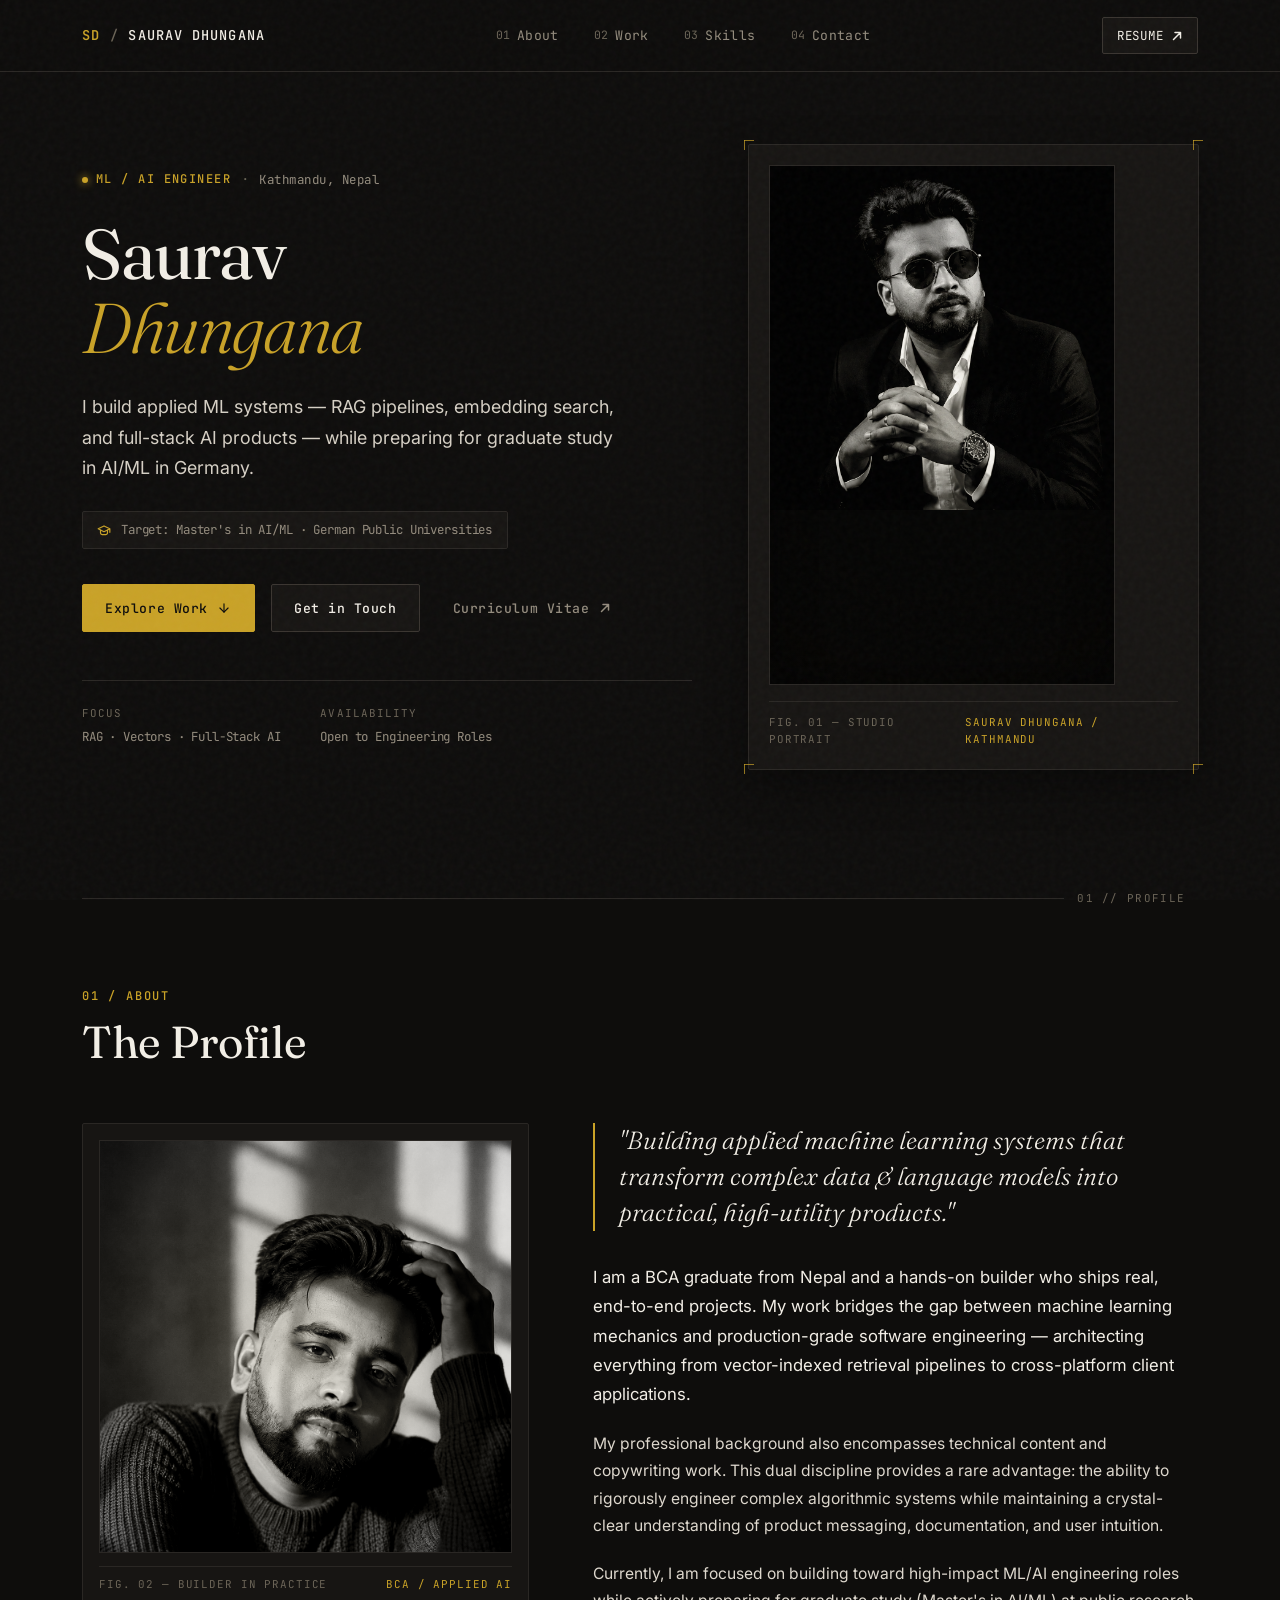
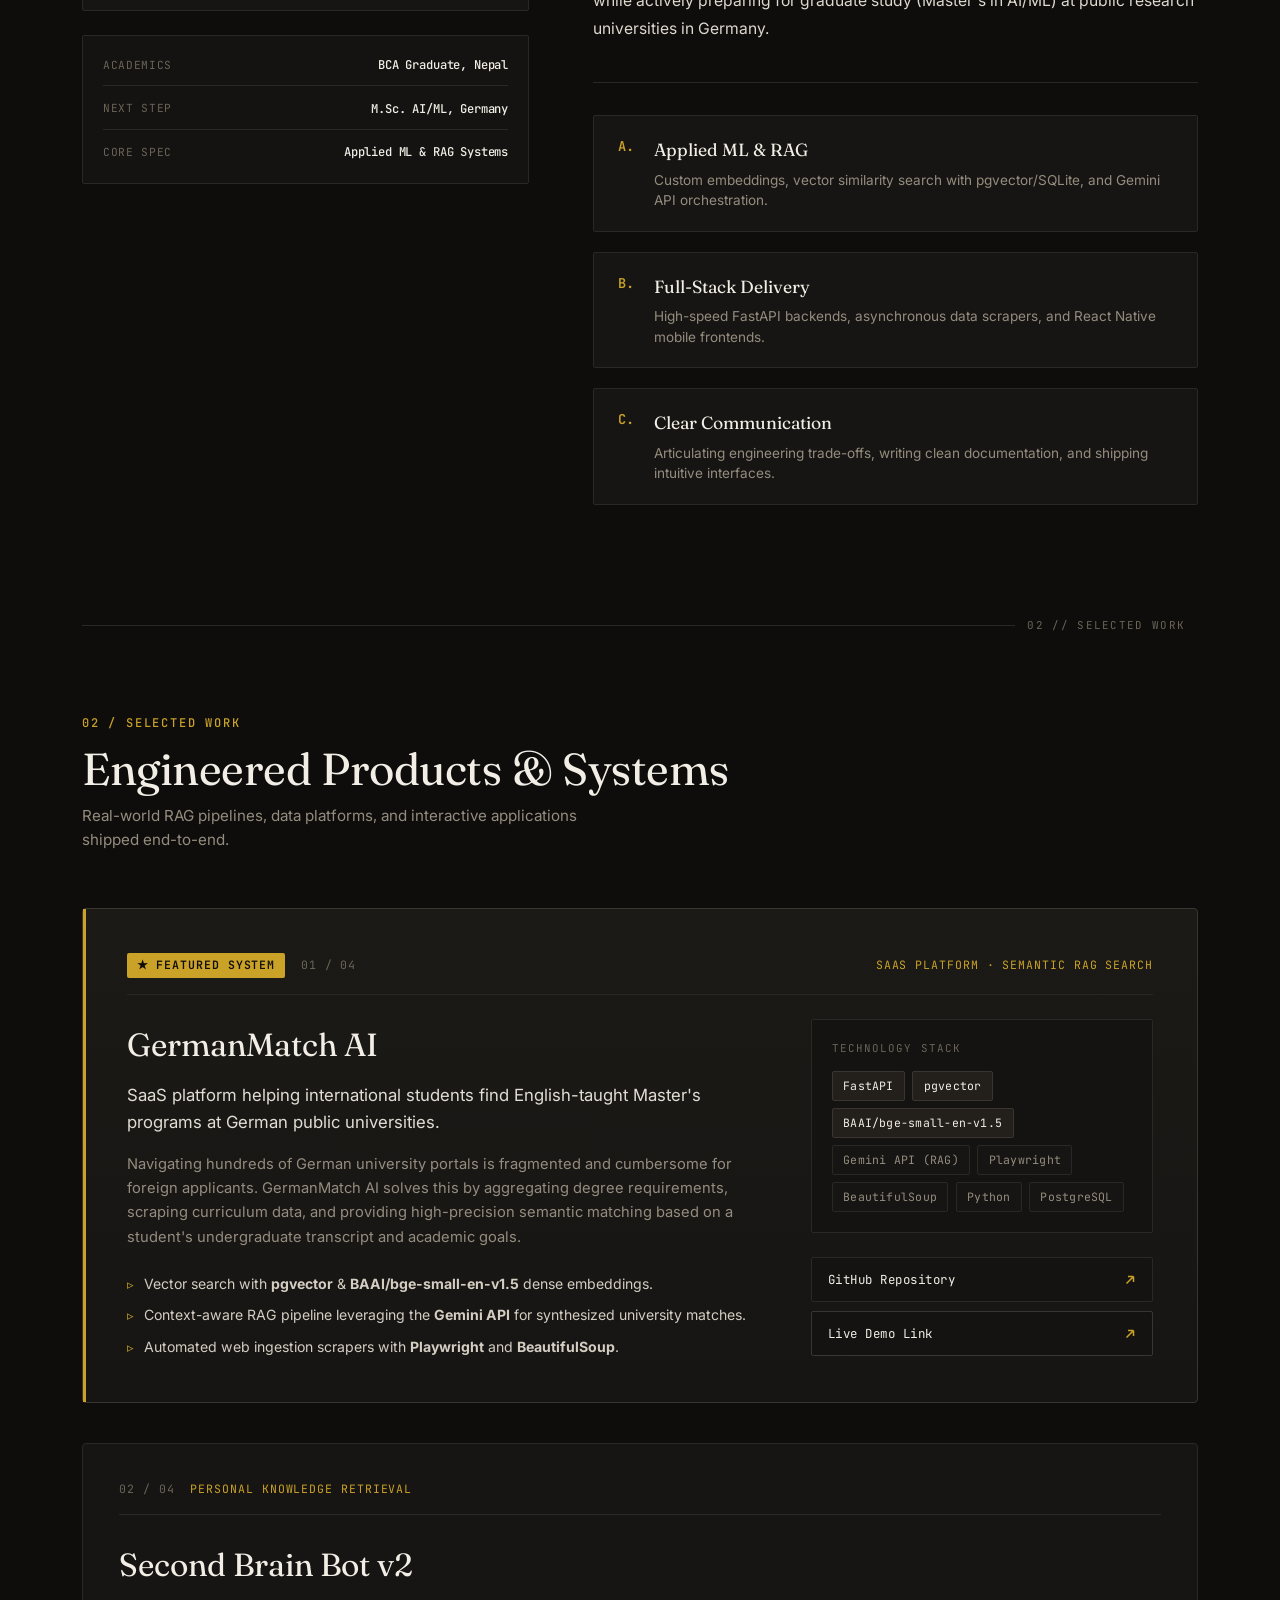
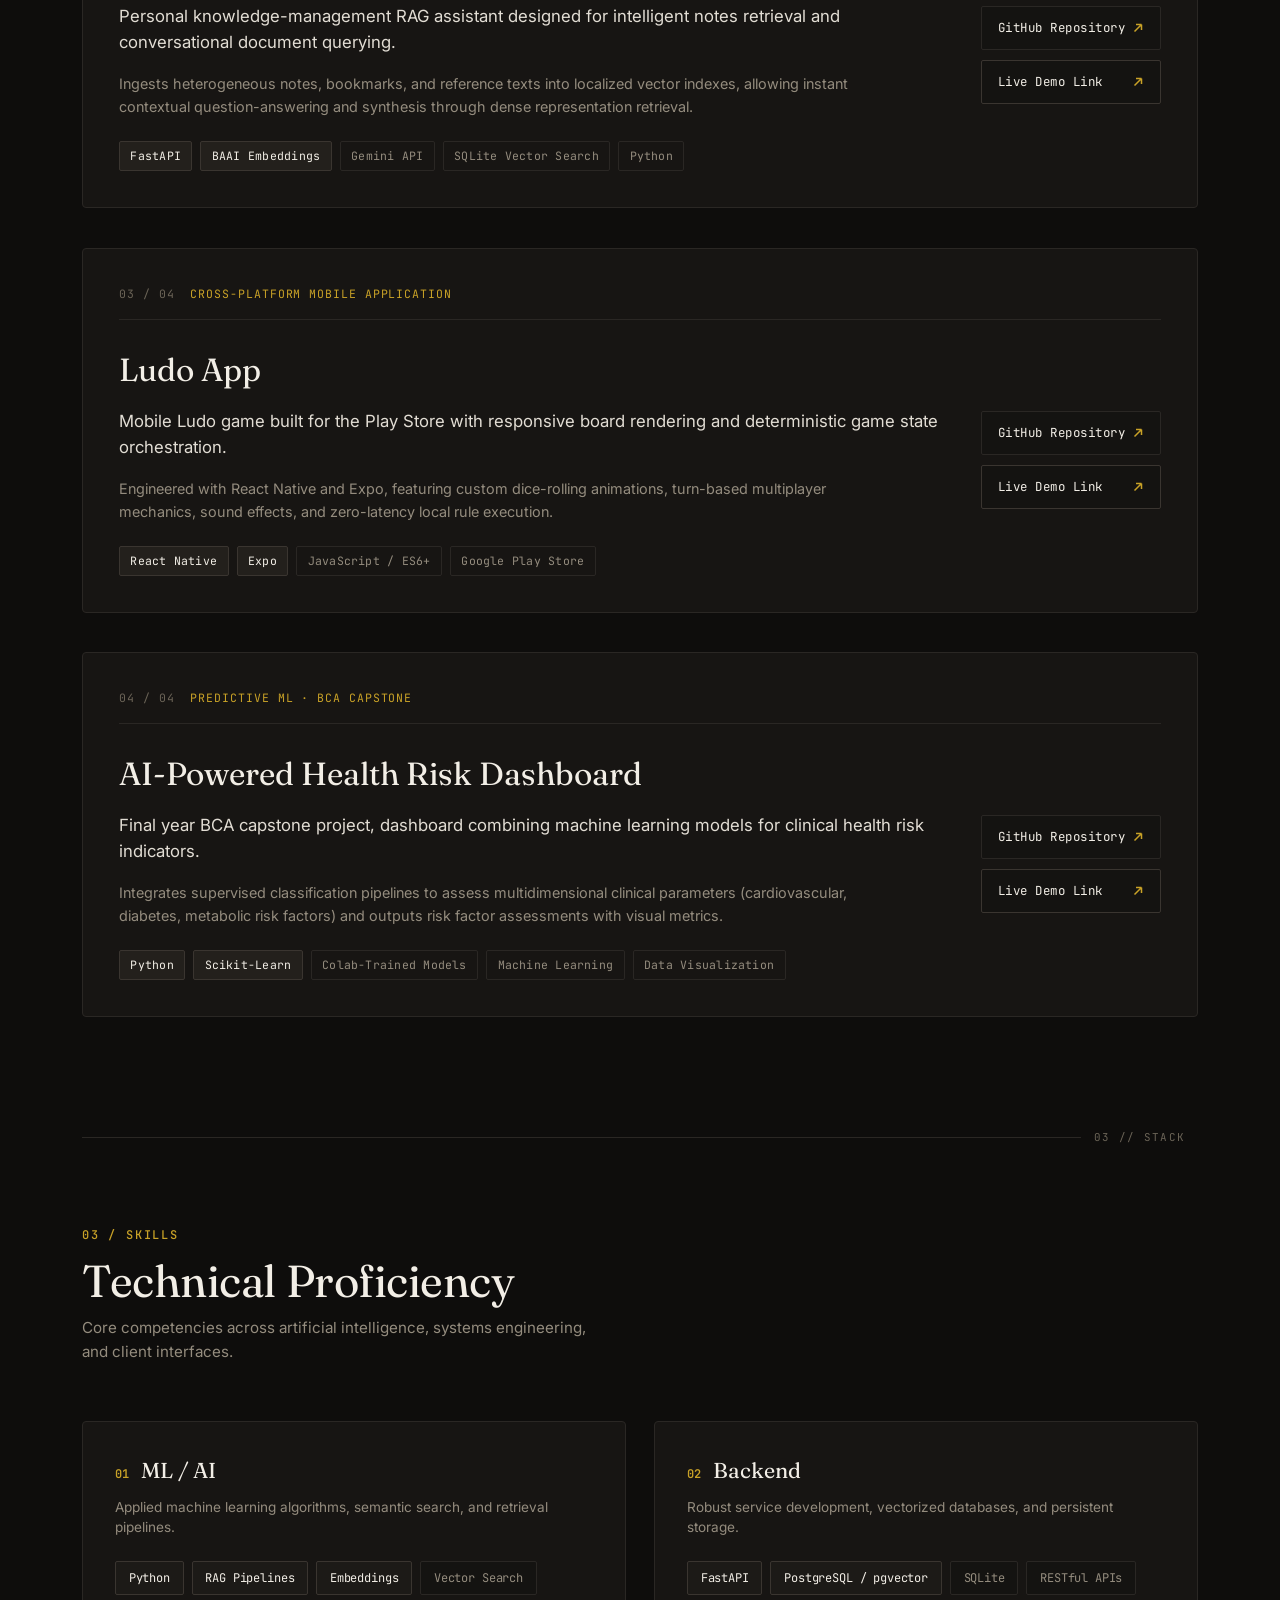
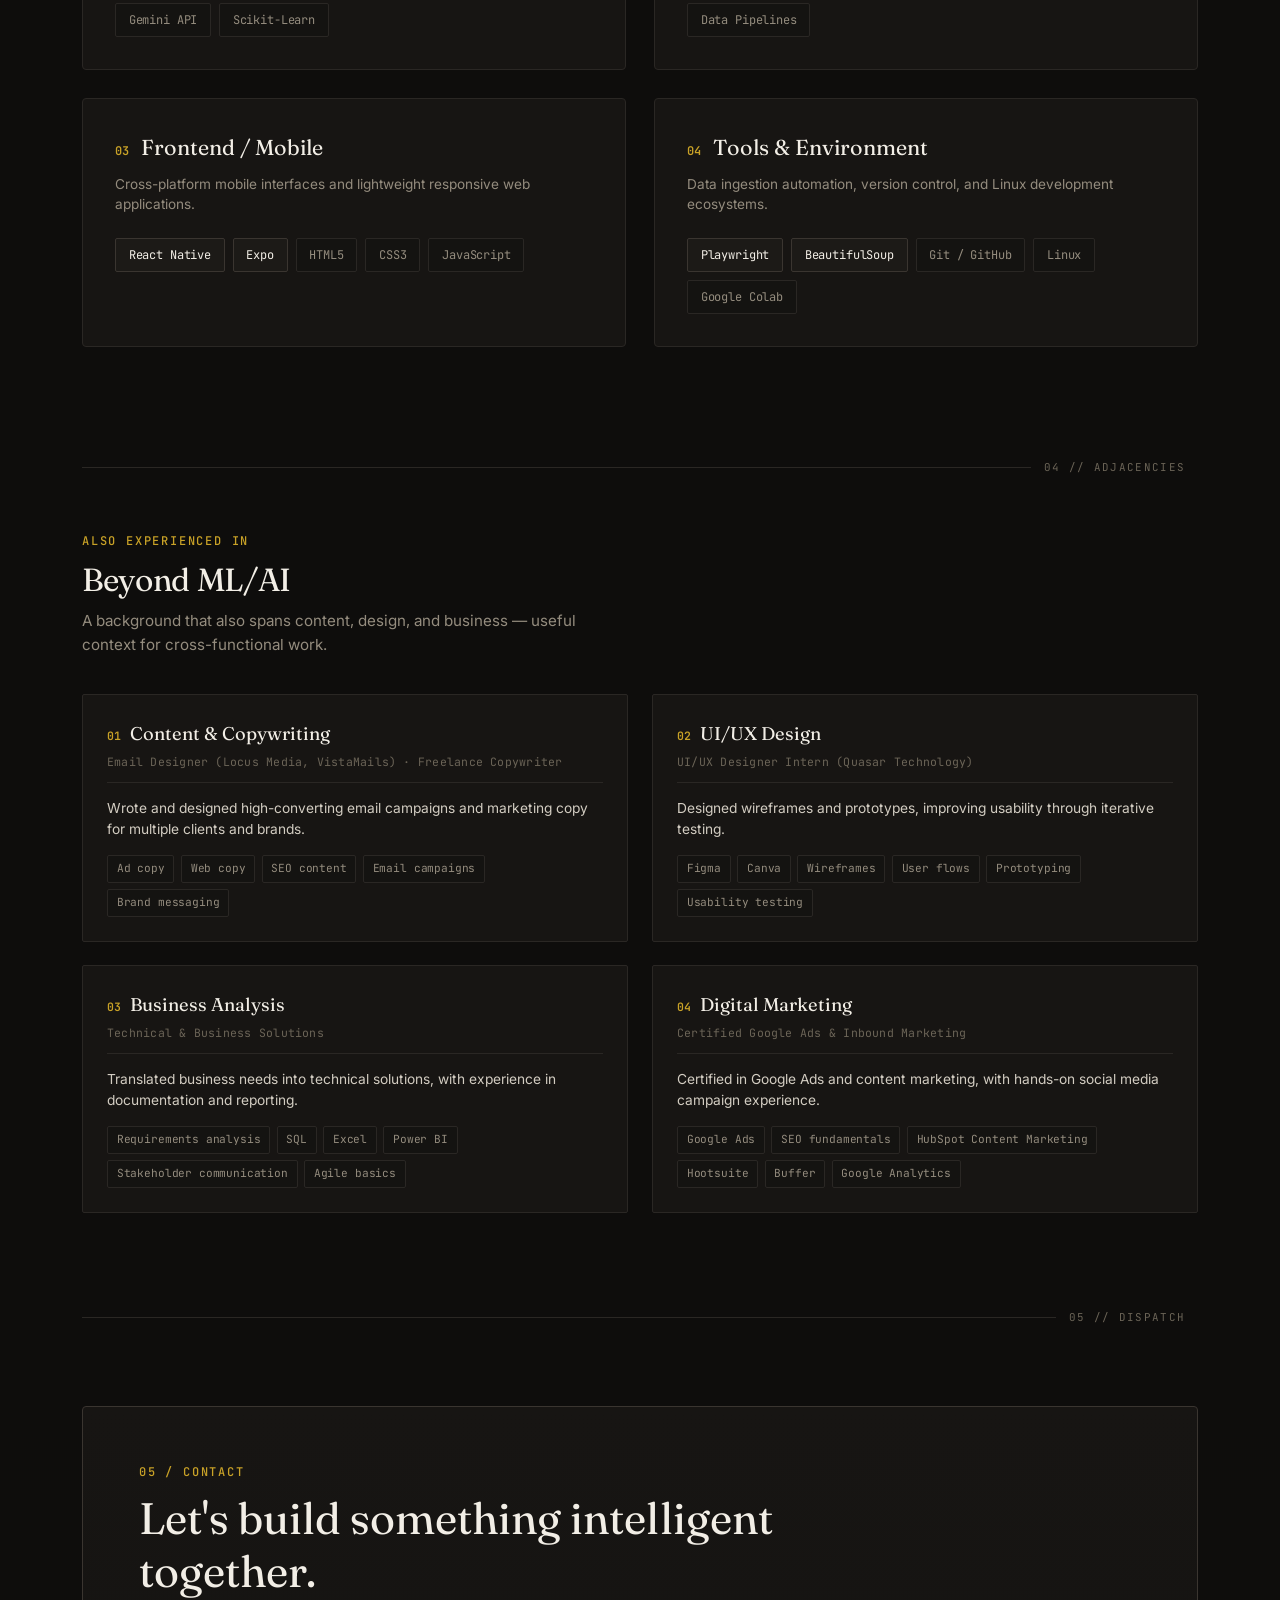
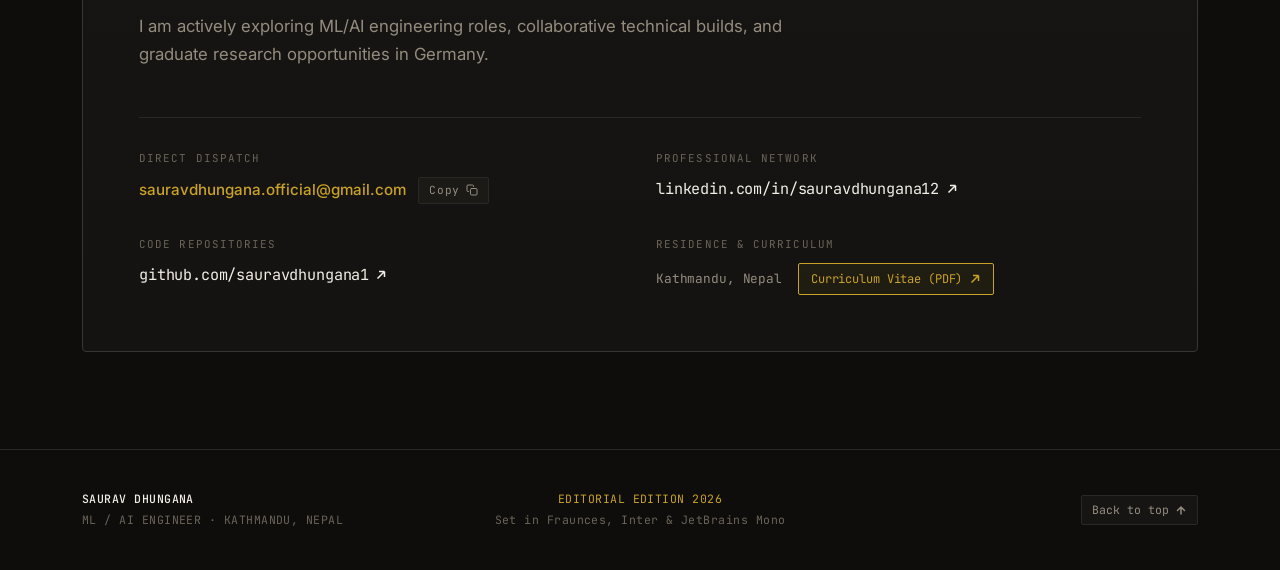
==== commit c7faee39: "Add resume download" ====
--- a/index.html
+++ b/index.html
@@ -55,7 +55,7 @@
       </nav>
 
       <div class="header-actions">
-        <a href="#contact" class="btn-resume-header" id="resumeHeaderBtn">
+        <a href="assets/resume.pdf" target="_blank" rel="noopener noreferrer" download="Saurav_Dhungana_Resume.pdf" class="btn-resume-header" id="resumeHeaderBtn">
           <span>Resume</span>
           <svg class="btn-arrow" width="12" height="12" viewBox="0 0 12 12" fill="none" xmlns="http://www.w3.org/2000/svg" aria-hidden="true">
             <path d="M2.5 9.5L9.5 2.5M9.5 2.5H4M9.5 2.5V8" stroke="currentColor" stroke-width="1.5" stroke-linecap="round" stroke-linejoin="round"/>
@@ -107,7 +107,7 @@
               <a href="#contact" class="btn btn-secondary">
                 <span>Get in Touch</span>
               </a>
-              <a href="#resume" class="btn btn-ghost" id="heroResumeLink">
+              <a href="assets/resume.pdf" target="_blank" rel="noopener noreferrer" download="Saurav_Dhungana_Resume.pdf" class="btn btn-ghost" id="heroResumeLink">
                 <span>Curriculum Vitae</span>
                 <svg width="12" height="12" viewBox="0 0 12 12" fill="none" stroke="currentColor" stroke-width="1.5" stroke-linecap="round" stroke-linejoin="round" aria-hidden="true">
                   <path d="M2.5 9.5L9.5 2.5M9.5 2.5H4M9.5 2.5V8"/>
@@ -583,7 +583,112 @@
     <div class="section-divider" aria-hidden="true">
       <div class="container">
         <div class="divider-line">
-          <span class="divider-label mono">04 // DISPATCH</span>
+          <span class="divider-label mono">04 // ADJACENCIES</span>
+        </div>
+      </div>
+    </div>
+
+    <!-- ==================== ALSO EXPERIENCED IN SECTION ==================== -->
+    <section class="secondary-skills-section" id="experienced-in" aria-label="Also Experienced In">
+      <div class="container">
+        
+        <div class="section-heading section-heading-compact reveal">
+          <span class="eyebrow mono">ALSO EXPERIENCED IN</span>
+          <h2 class="section-title section-title-compact">Beyond ML/AI</h2>
+          <p class="section-subtitle">A background that also spans content, design, and business — useful context for cross-functional work.</p>
+        </div>
+
+        <div class="experienced-grid">
+          
+          <!-- Card 1: Content & Copywriting -->
+          <div class="experienced-card reveal">
+            <div class="experienced-card-header">
+              <div class="experienced-domain">
+                <span class="experienced-num mono">01</span>
+                <h3 class="experienced-title">Content & Copywriting</h3>
+              </div>
+              <div class="experienced-roles mono">Email Designer (Locus Media, VistaMails) · Freelance Copywriter</div>
+            </div>
+            <p class="experienced-lead">Wrote and designed high-converting email campaigns and marketing copy for multiple clients and brands.</p>
+            <div class="experienced-skills mono">
+              <span class="sub-pill">Ad copy</span>
+              <span class="sub-pill">Web copy</span>
+              <span class="sub-pill">SEO content</span>
+              <span class="sub-pill">Email campaigns</span>
+              <span class="sub-pill">Brand messaging</span>
+            </div>
+          </div>
+
+          <!-- Card 2: UI/UX Design -->
+          <div class="experienced-card reveal">
+            <div class="experienced-card-header">
+              <div class="experienced-domain">
+                <span class="experienced-num mono">02</span>
+                <h3 class="experienced-title">UI/UX Design</h3>
+              </div>
+              <div class="experienced-roles mono">UI/UX Designer Intern (Quasar Technology)</div>
+            </div>
+            <p class="experienced-lead">Designed wireframes and prototypes, improving usability through iterative testing.</p>
+            <div class="experienced-skills mono">
+              <span class="sub-pill">Figma</span>
+              <span class="sub-pill">Canva</span>
+              <span class="sub-pill">Wireframes</span>
+              <span class="sub-pill">User flows</span>
+              <span class="sub-pill">Prototyping</span>
+              <span class="sub-pill">Usability testing</span>
+            </div>
+          </div>
+
+          <!-- Card 3: Business Analysis -->
+          <div class="experienced-card reveal">
+            <div class="experienced-card-header">
+              <div class="experienced-domain">
+                <span class="experienced-num mono">03</span>
+                <h3 class="experienced-title">Business Analysis</h3>
+              </div>
+              <div class="experienced-roles mono">Technical & Business Solutions</div>
+            </div>
+            <p class="experienced-lead">Translated business needs into technical solutions, with experience in documentation and reporting.</p>
+            <div class="experienced-skills mono">
+              <span class="sub-pill">Requirements analysis</span>
+              <span class="sub-pill">SQL</span>
+              <span class="sub-pill">Excel</span>
+              <span class="sub-pill">Power BI</span>
+              <span class="sub-pill">Stakeholder communication</span>
+              <span class="sub-pill">Agile basics</span>
+            </div>
+          </div>
+
+          <!-- Card 4: Digital Marketing -->
+          <div class="experienced-card reveal">
+            <div class="experienced-card-header">
+              <div class="experienced-domain">
+                <span class="experienced-num mono">04</span>
+                <h3 class="experienced-title">Digital Marketing</h3>
+              </div>
+              <div class="experienced-roles mono">Certified Google Ads & Inbound Marketing</div>
+            </div>
+            <p class="experienced-lead">Certified in Google Ads and content marketing, with hands-on social media campaign experience.</p>
+            <div class="experienced-skills mono">
+              <span class="sub-pill">Google Ads</span>
+              <span class="sub-pill">SEO fundamentals</span>
+              <span class="sub-pill">HubSpot Content Marketing</span>
+              <span class="sub-pill">Hootsuite</span>
+              <span class="sub-pill">Buffer</span>
+              <span class="sub-pill">Google Analytics</span>
+            </div>
+          </div>
+
+        </div>
+
+      </div>
+    </section>
+
+    <!-- Hairline Section Divider -->
+    <div class="section-divider" aria-hidden="true">
+      <div class="container">
+        <div class="divider-line">
+          <span class="divider-label mono">05 // DISPATCH</span>
         </div>
       </div>
     </div>
@@ -595,7 +700,7 @@
         <div class="contact-card reveal">
           <div class="contact-content">
             <div class="contact-header-block">
-              <span class="eyebrow mono">04 / CONTACT</span>
+              <span class="eyebrow mono">05 / CONTACT</span>
               <h2 class="contact-title">Let's build something intelligent together.</h2>
               <p class="contact-lead">
                 I am actively exploring ML/AI engineering roles, collaborative technical builds, and graduate research opportunities in Germany.
@@ -644,7 +749,7 @@
                 <span class="contact-label mono">RESIDENCE & CURRICULUM</span>
                 <div class="contact-sub-row">
                   <span class="location-badge mono">Kathmandu, Nepal</span>
-                  <a href="#" class="btn-resume-download mono" id="resumeDownloadBtn">
+                  <a href="assets/resume.pdf" target="_blank" rel="noopener noreferrer" download="Saurav_Dhungana_Resume.pdf" class="btn-resume-download mono" id="resumeDownloadBtn">
                     <span>Curriculum Vitae (PDF)</span>
                     <svg width="12" height="12" viewBox="0 0 12 12" fill="none" stroke="currentColor" stroke-width="1.5"><path d="M2.5 9.5L9.5 2.5M9.5 2.5H4M9.5 2.5V8"/></svg>
                   </a>
--- a/style.css
+++ b/style.css
@@ -1090,7 +1090,106 @@
   background-color: var(--surface-elevated);
 }
 
-/* --- 11. CONTACT SECTION --- */
+/* --- 11. ALSO EXPERIENCED IN (SECONDARY / ADJACENT SKILLS) --- */
+.secondary-skills-section {
+  padding: 1.5rem 0 4rem 0;
+}
+
+.section-heading-compact {
+  margin-bottom: 2.25rem;
+}
+
+.section-title-compact {
+  font-size: clamp(1.6rem, 2.5vw, 2.1rem);
+  font-weight: 400;
+  line-height: 1.2;
+}
+
+.experienced-grid {
+  display: grid;
+  grid-template-columns: repeat(2, 1fr);
+  gap: 1.5rem;
+}
+
+.experienced-card {
+  background-color: var(--surface);
+  border: 1px solid var(--hairline);
+  border-radius: var(--radius-sm);
+  padding: 1.5rem;
+  display: flex;
+  flex-direction: column;
+  gap: 0.9rem;
+  transition: border-color var(--transition-smooth), transform var(--transition-smooth);
+}
+
+.experienced-card:hover {
+  border-color: var(--hairline-light);
+  transform: translateY(-2px);
+}
+
+.experienced-card-header {
+  display: flex;
+  flex-direction: column;
+  gap: 0.35rem;
+  padding-bottom: 0.75rem;
+  border-bottom: 1px solid var(--hairline);
+}
+
+.experienced-domain {
+  display: flex;
+  align-items: baseline;
+  gap: 0.6rem;
+}
+
+.experienced-num {
+  font-size: 0.72rem;
+  color: var(--accent);
+  font-weight: 600;
+}
+
+.experienced-title {
+  font-family: var(--font-display);
+  font-size: 1.15rem;
+  font-weight: 400;
+  color: var(--text);
+}
+
+.experienced-roles {
+  font-size: 0.72rem;
+  color: var(--text-dim);
+  letter-spacing: 0.02em;
+  line-height: 1.4;
+}
+
+.experienced-lead {
+  font-size: 0.86rem;
+  color: #D3CDC2;
+  line-height: 1.55;
+}
+
+.experienced-skills {
+  display: flex;
+  flex-wrap: wrap;
+  gap: 0.4rem;
+  margin-top: auto;
+}
+
+.sub-pill {
+  font-size: 0.7rem;
+  padding: 0.25rem 0.55rem;
+  background-color: var(--surface-card);
+  border: 1px solid var(--hairline);
+  border-radius: var(--radius-sm);
+  color: var(--text-muted);
+  transition: all var(--transition-fast);
+}
+
+.sub-pill:hover {
+  border-color: var(--accent);
+  color: var(--accent);
+}
+
+/* --- 12. CONTACT SECTION --- */
 .contact-section {
   padding: 3rem 0 6rem 0;
 }
@@ -1360,6 +1459,11 @@
   .contact-details-grid {
     grid-template-columns: 1fr;
     gap: 1.75rem;
+  }
+
+  .experienced-grid {
+    grid-template-columns: 1fr;
+    gap: 1.25rem;
   }
 
   .footer-grid {
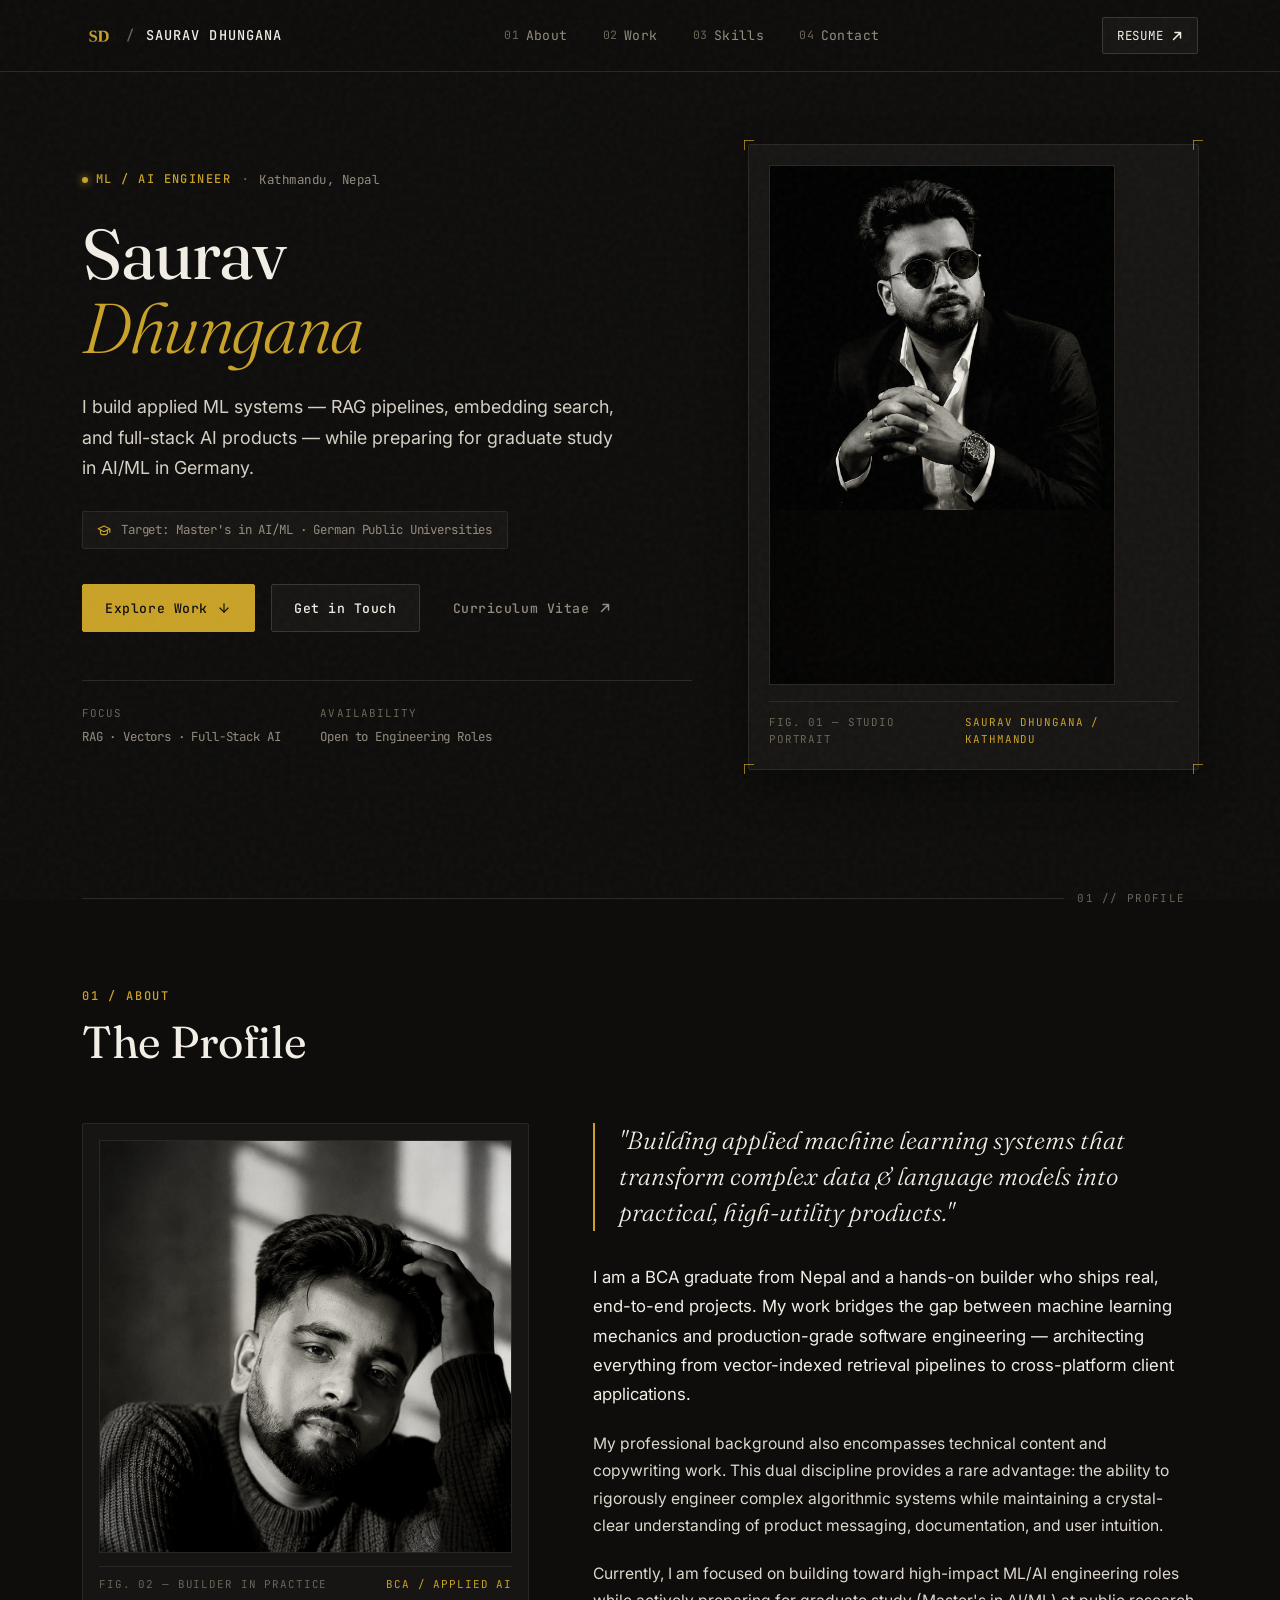
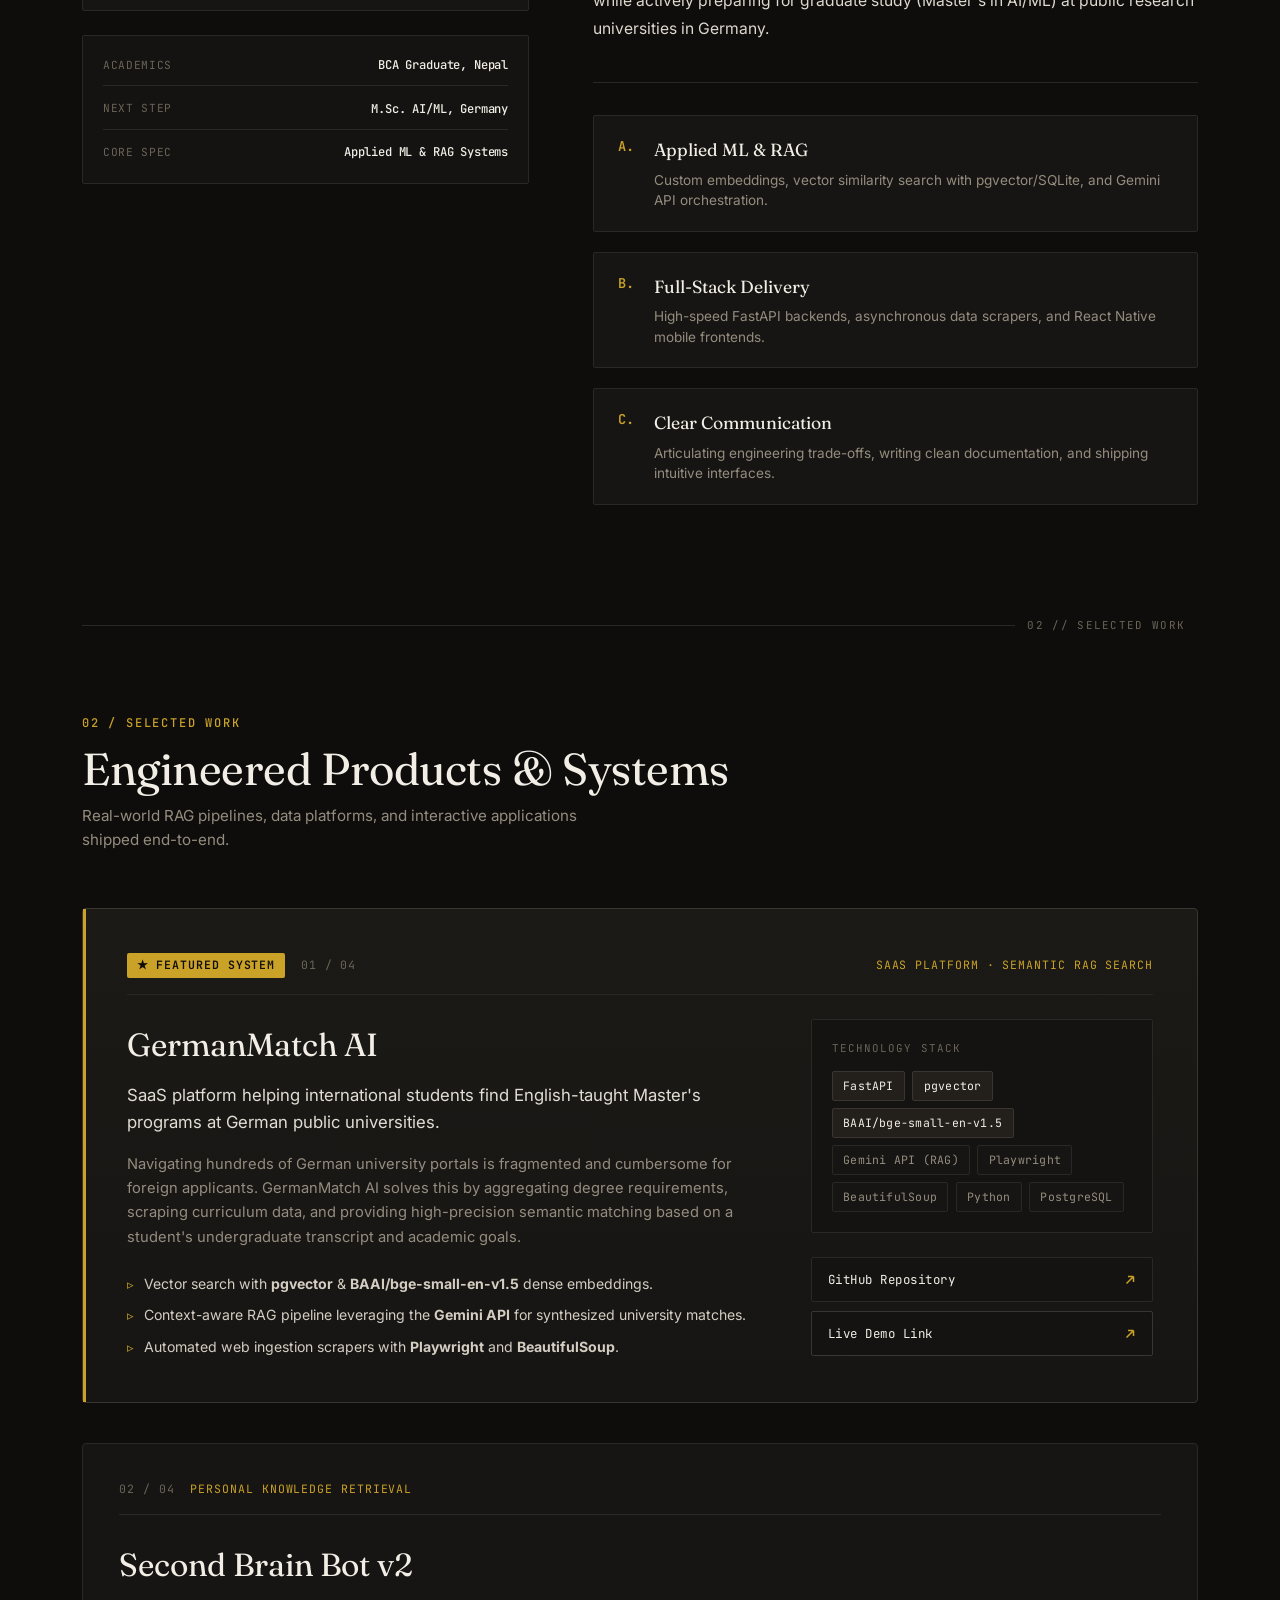
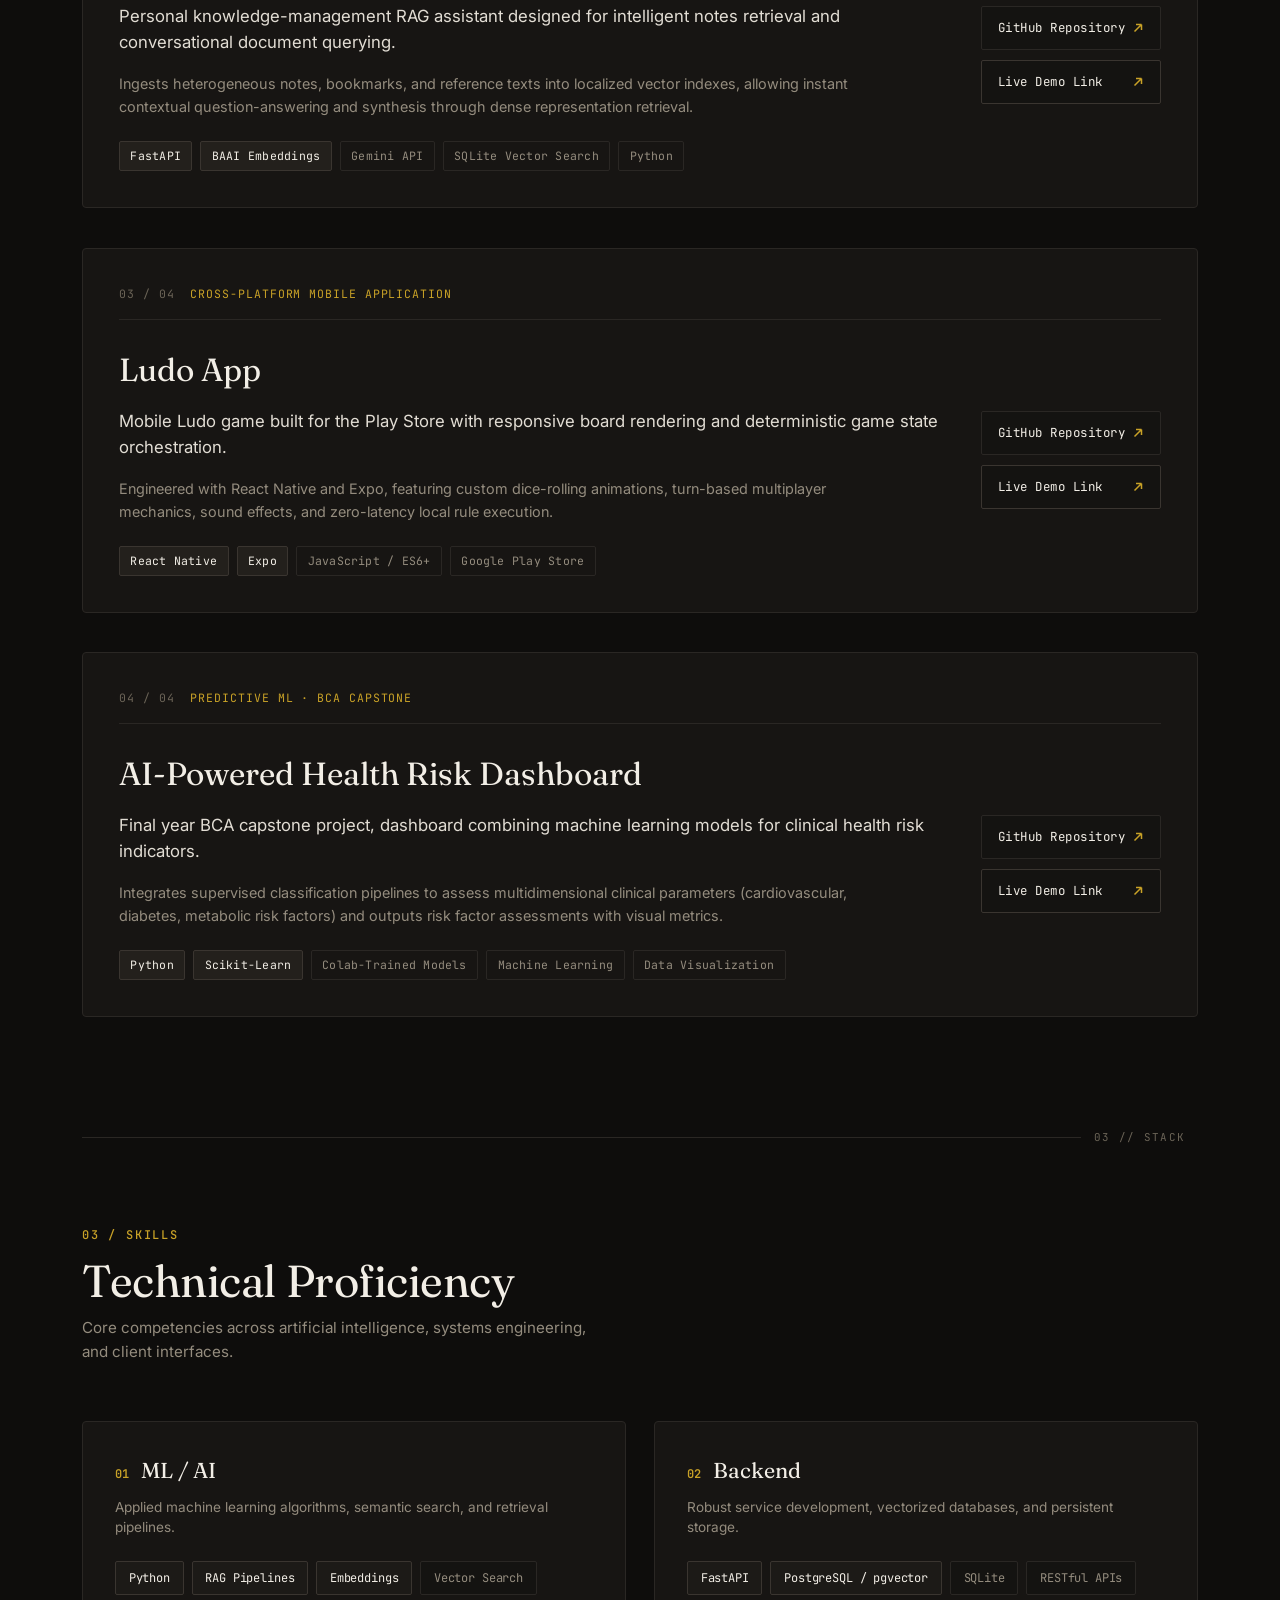
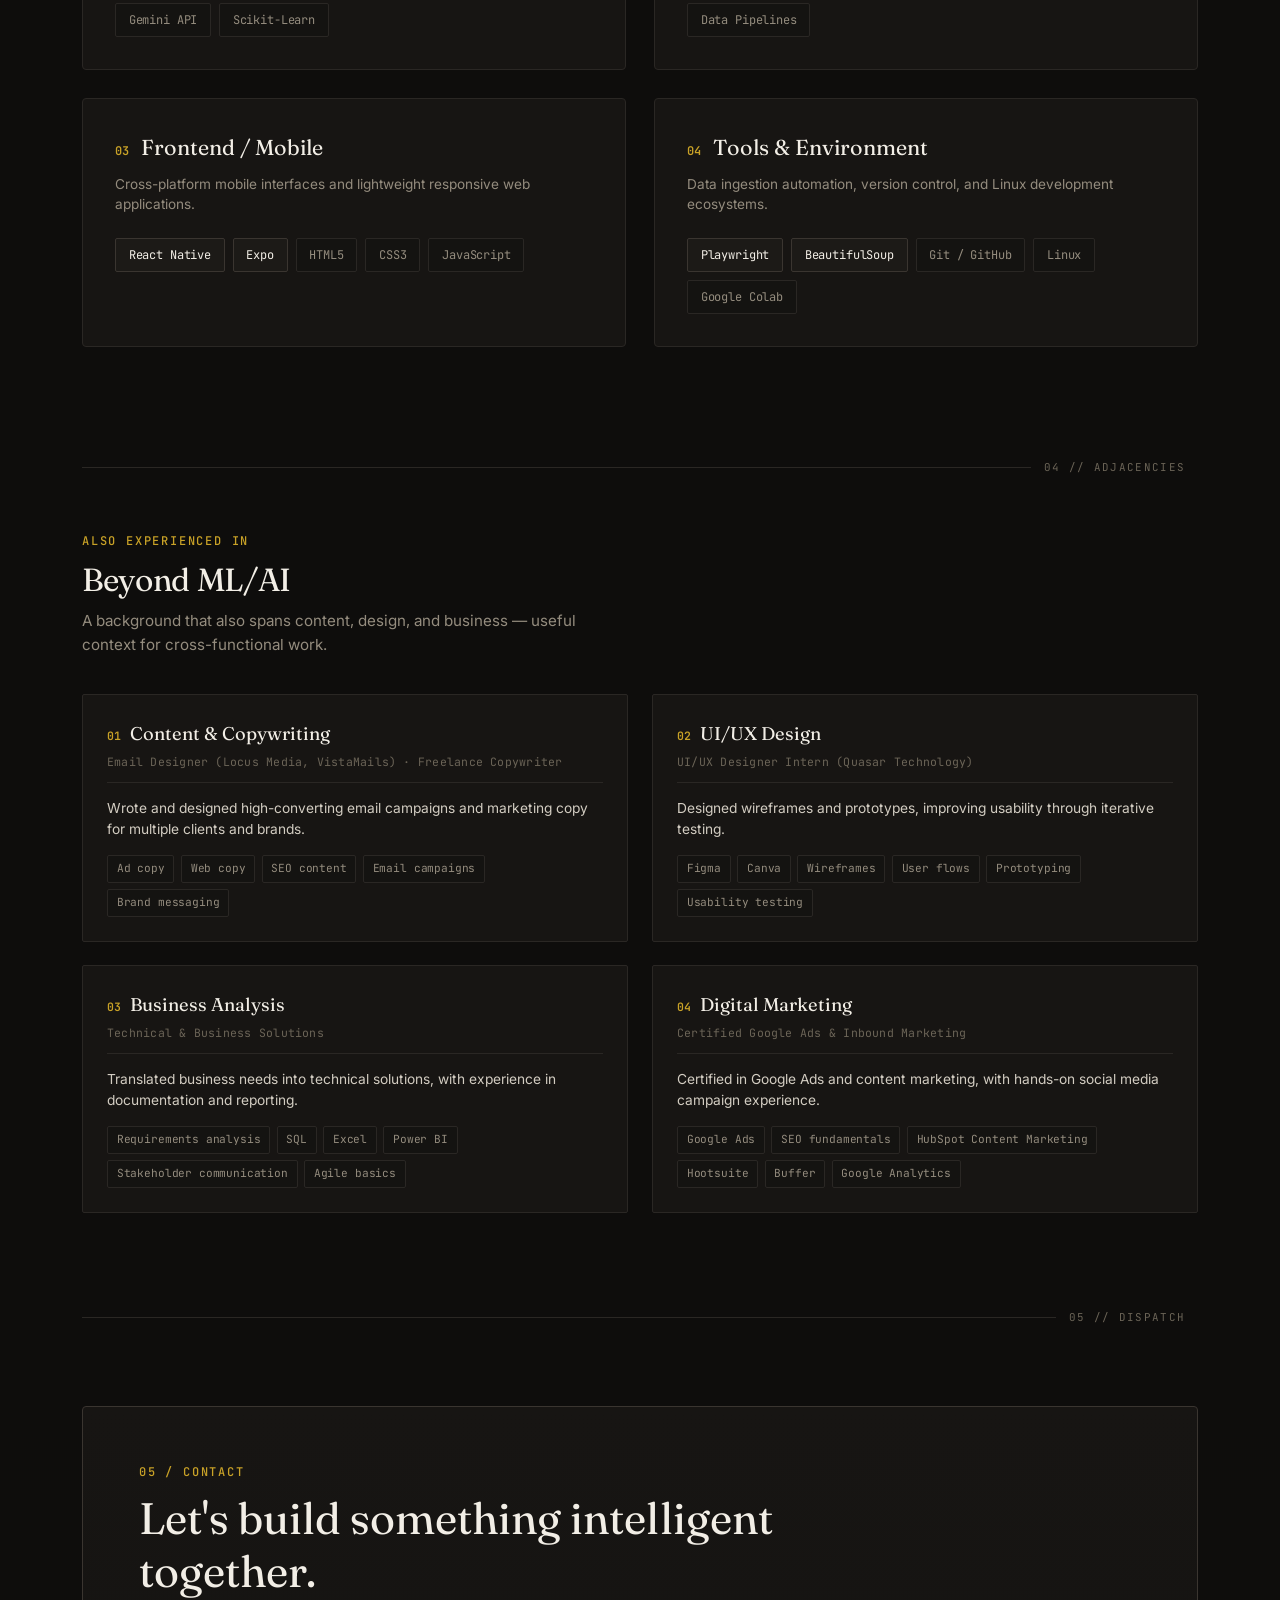
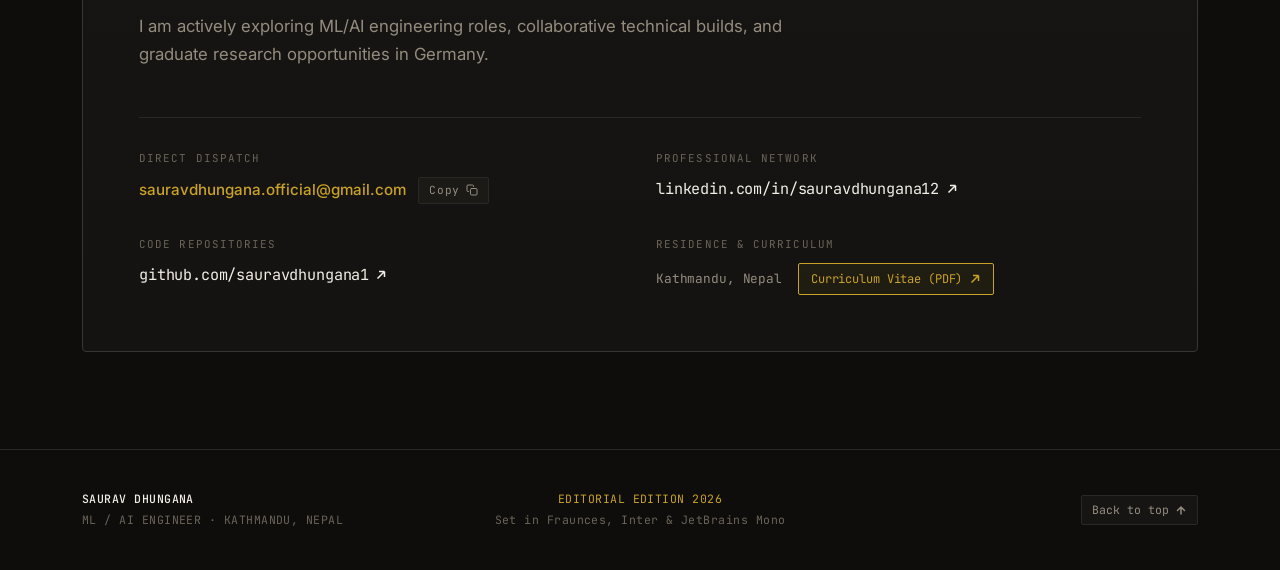
==== commit a6b66689: "Add favicon and monogram logo" ====
--- a/index.html
+++ b/index.html
@@ -17,8 +17,11 @@
   <meta property="twitter:title" content="Saurav Dhungana — ML / AI Engineer">
   <meta property="twitter:description" content="Applied ML systems, RAG pipelines, embedding search, and AI products.">
 
-  <!-- Favicon (Editorial Monogram SVG) -->
-  <link rel="icon" type="image/svg+xml" href="data:image/svg+xml,<svg xmlns='http://www.w3.org/2000/svg' viewBox='0 0 100 100'><rect width='100' height='100' fill='%230E0D0C'/><text x='50%' y='62%' dominant-baseline='middle' text-anchor='middle' font-family='serif' font-size='50' font-weight='bold' fill='%23C9A227'>SD</text></svg>">
+  <!-- Favicons & Web Manifest -->
+  <link rel="icon" href="assets/logo/favicon.ico" sizes="any">
+  <link rel="icon" type="image/png" sizes="32x32" href="assets/logo/favicon-32.png">
+  <link rel="apple-touch-icon" href="assets/logo/apple-touch-icon.png">
+  <link rel="manifest" href="site.webmanifest">
 
   <!-- Google Fonts: Fraunces (Display Serif), Inter (Body), JetBrains Mono (Utility) -->
   <link rel="preconnect" href="https://fonts.googleapis.com">
@@ -40,7 +43,7 @@
   <header class="site-header" id="header">
     <div class="header-inner">
       <a href="#hero" class="brand" aria-label="Saurav Dhungana - Home">
-        <span class="brand-monogram">SD</span>
+        <img src="assets/logo/logo-transparent.png" alt="Saurav Dhungana Logo" class="brand-logo" width="36" height="36">
         <span class="brand-divider">/</span>
         <span class="brand-title">SAURAV DHUNGANA</span>
       </a>
--- a/style.css
+++ b/style.css
@@ -166,12 +166,25 @@
 .brand {
   display: flex;
   align-items: center;
-  gap: 0.6rem;
+  gap: 0.65rem;
   font-family: var(--font-mono);
   font-size: 0.85rem;
   font-weight: 500;
   letter-spacing: 0.08em;
   color: var(--text);
+}
+
+.brand-logo {
+  width: auto;
+  height: 34px;
+  max-height: 34px;
+  object-fit: contain;
+  display: block;
+  transition: transform var(--transition-fast), filter var(--transition-fast);
+}
+
+.brand:hover .brand-logo {
+  transform: scale(1.05);
 }
 
 .brand-monogram {
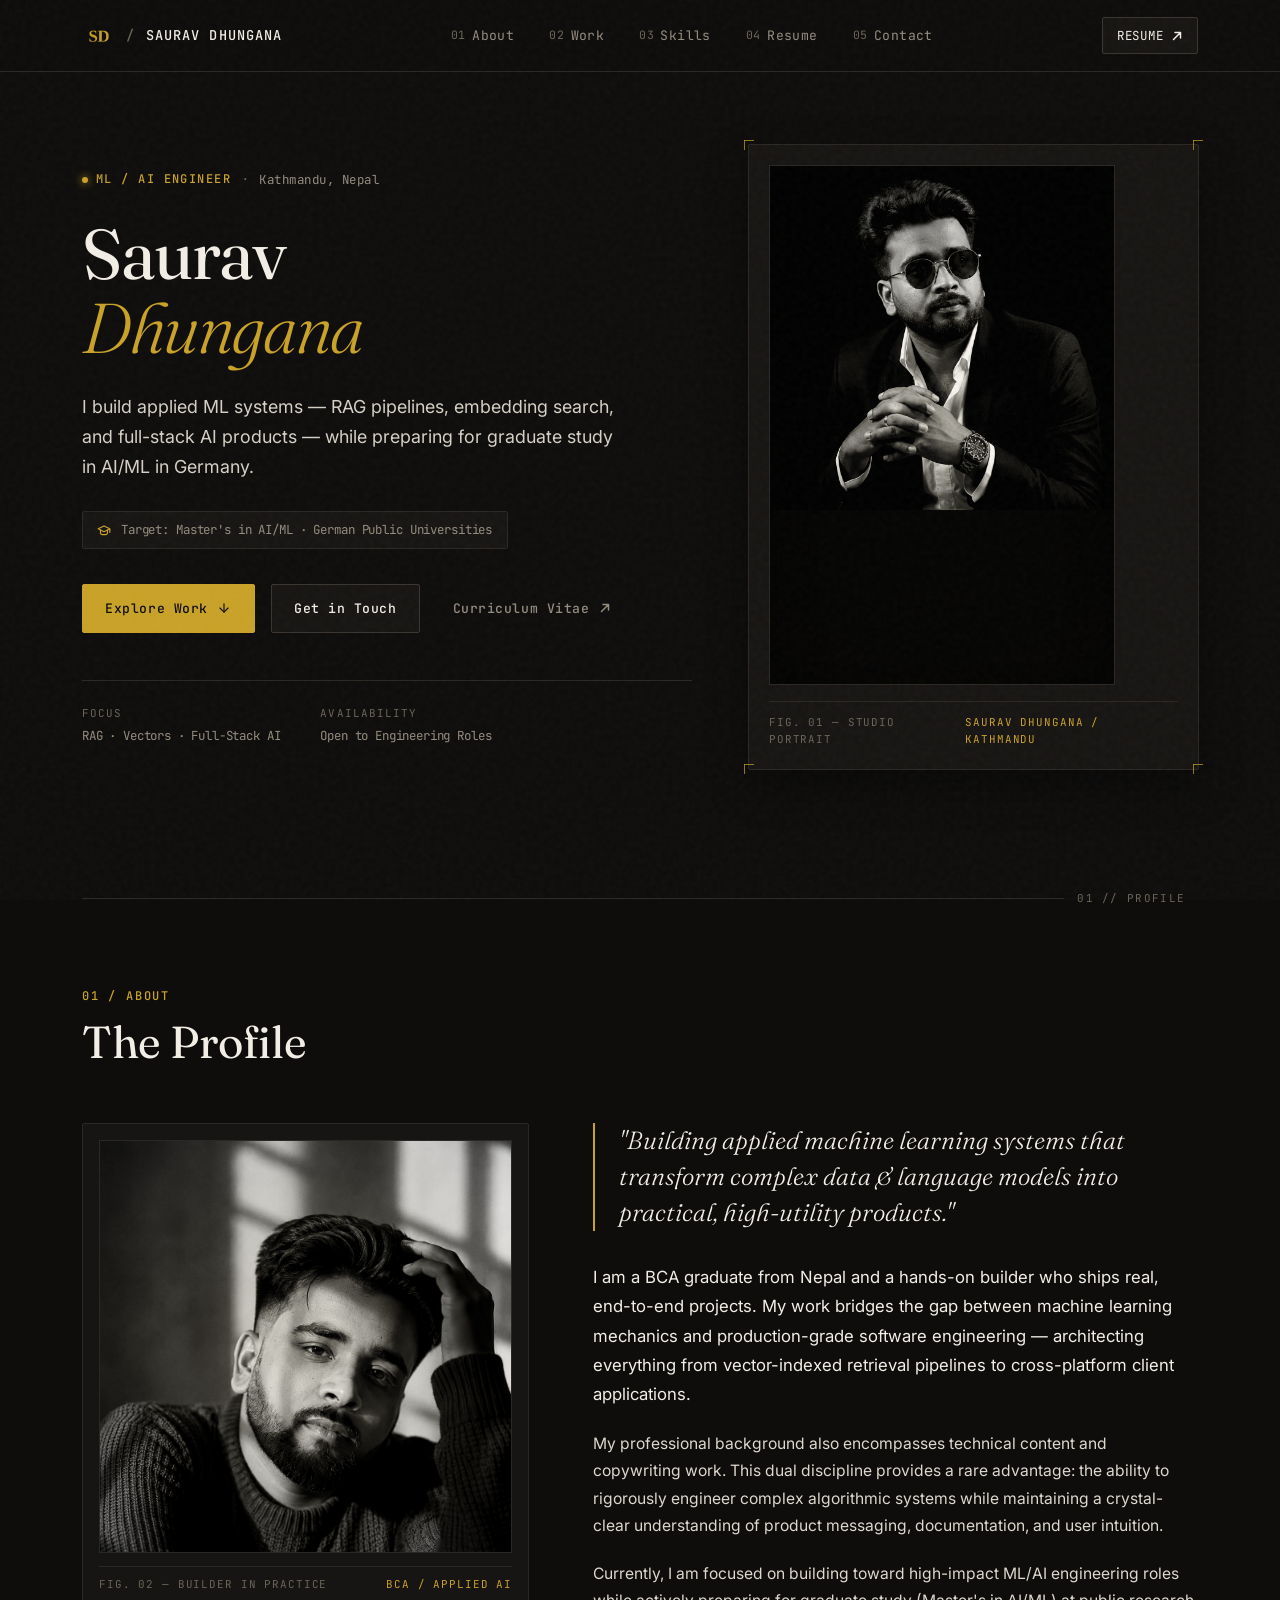
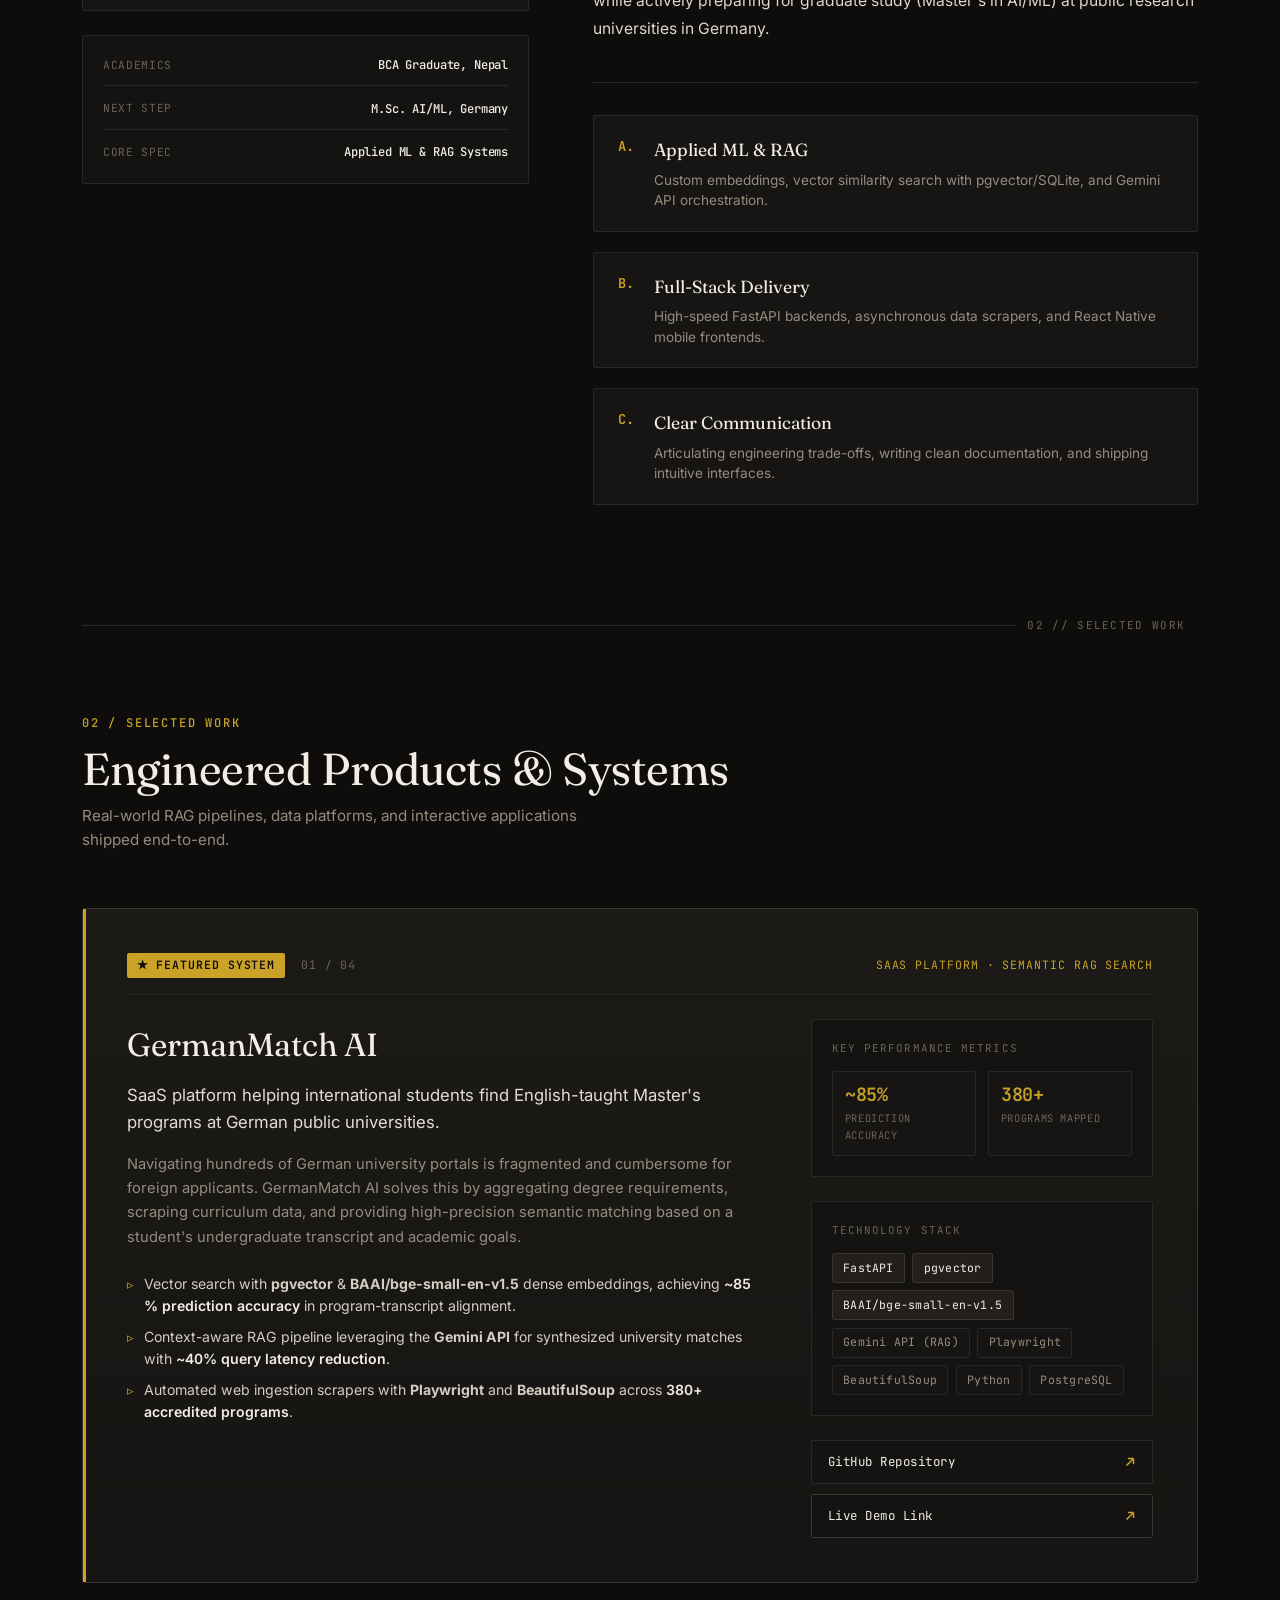
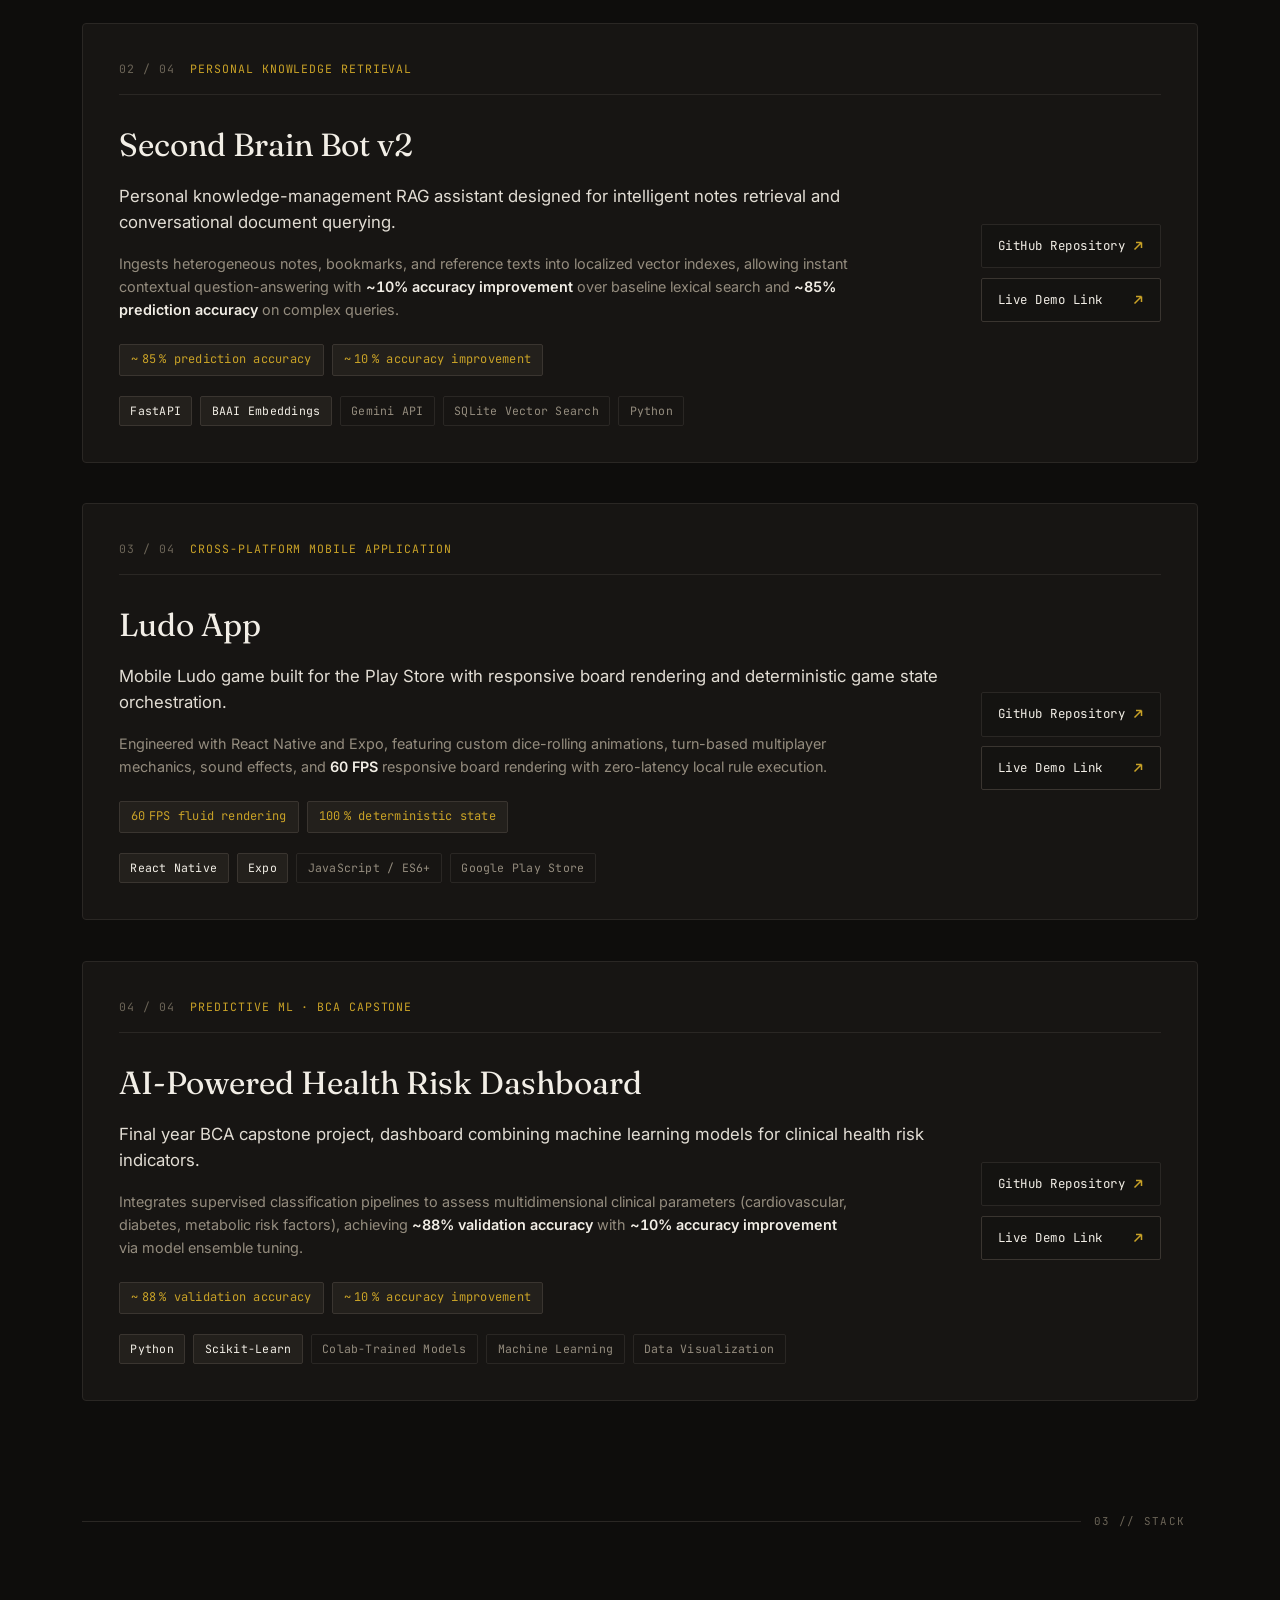
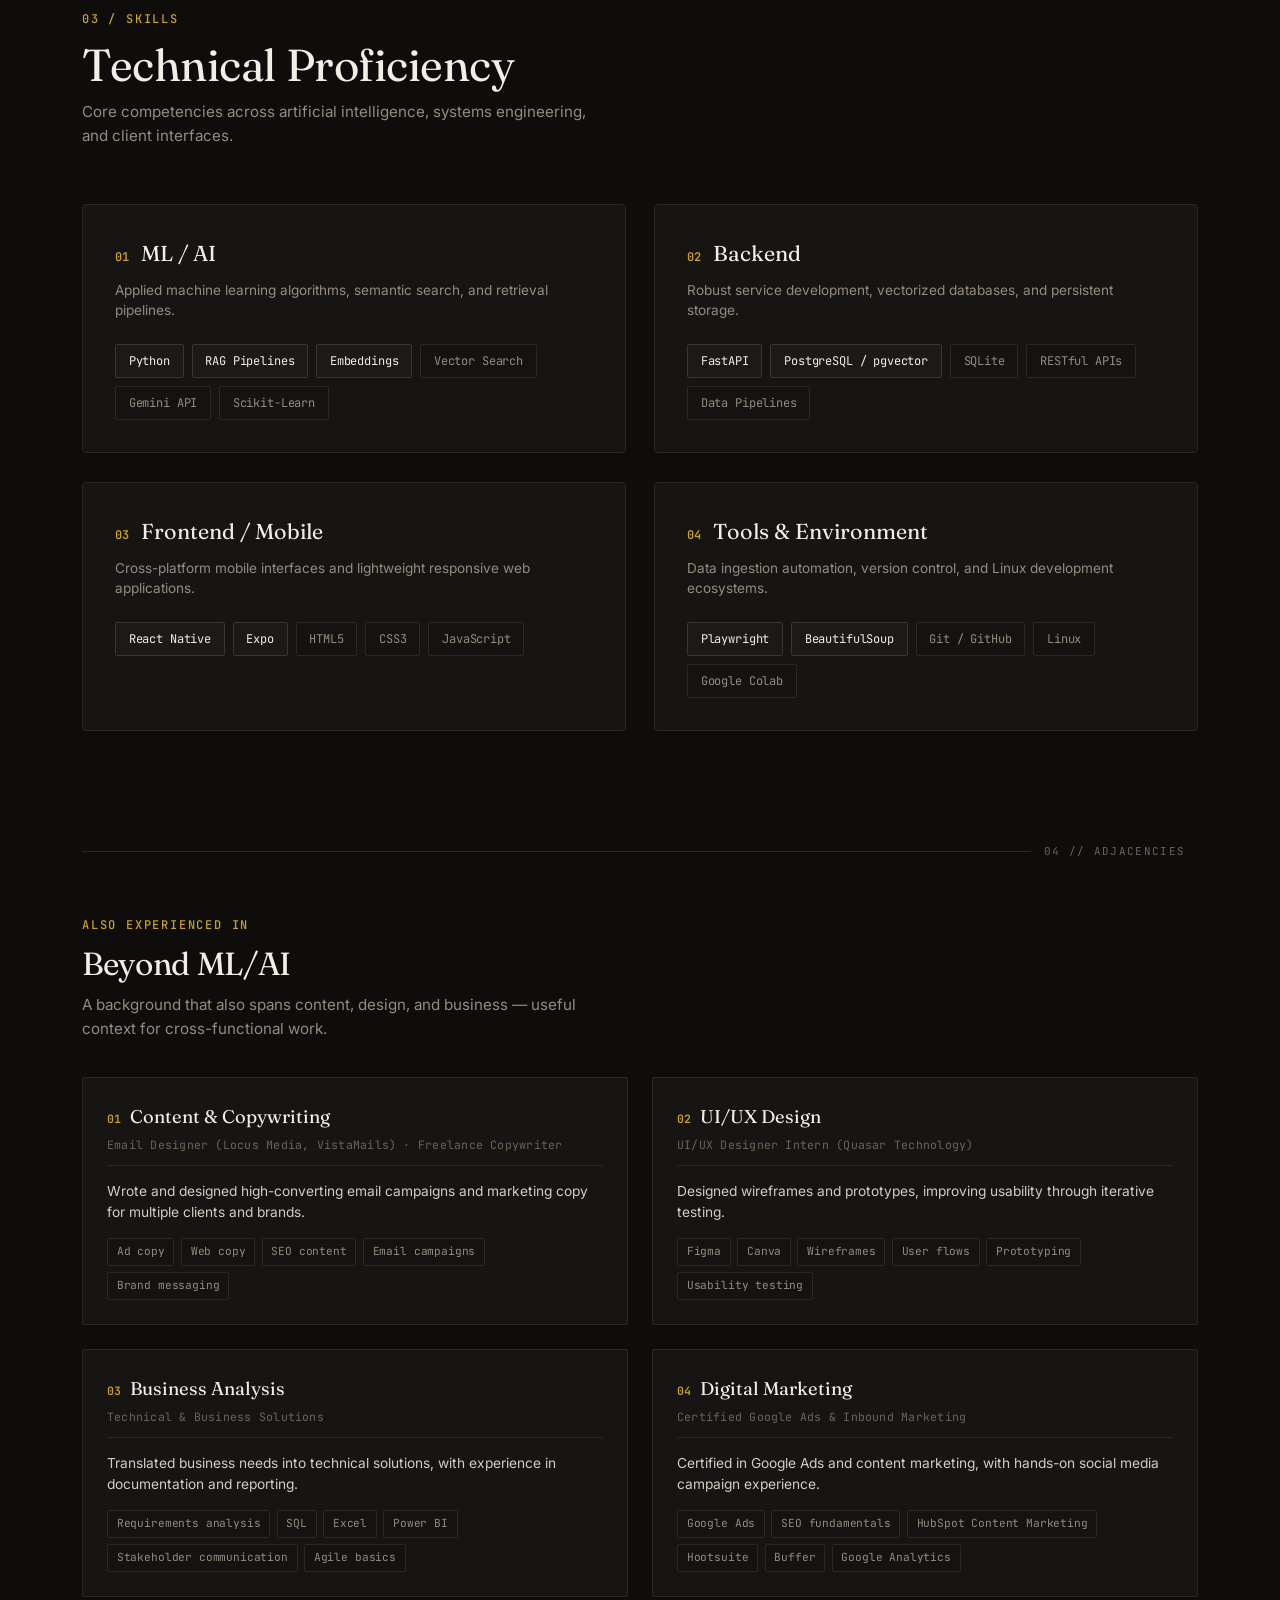
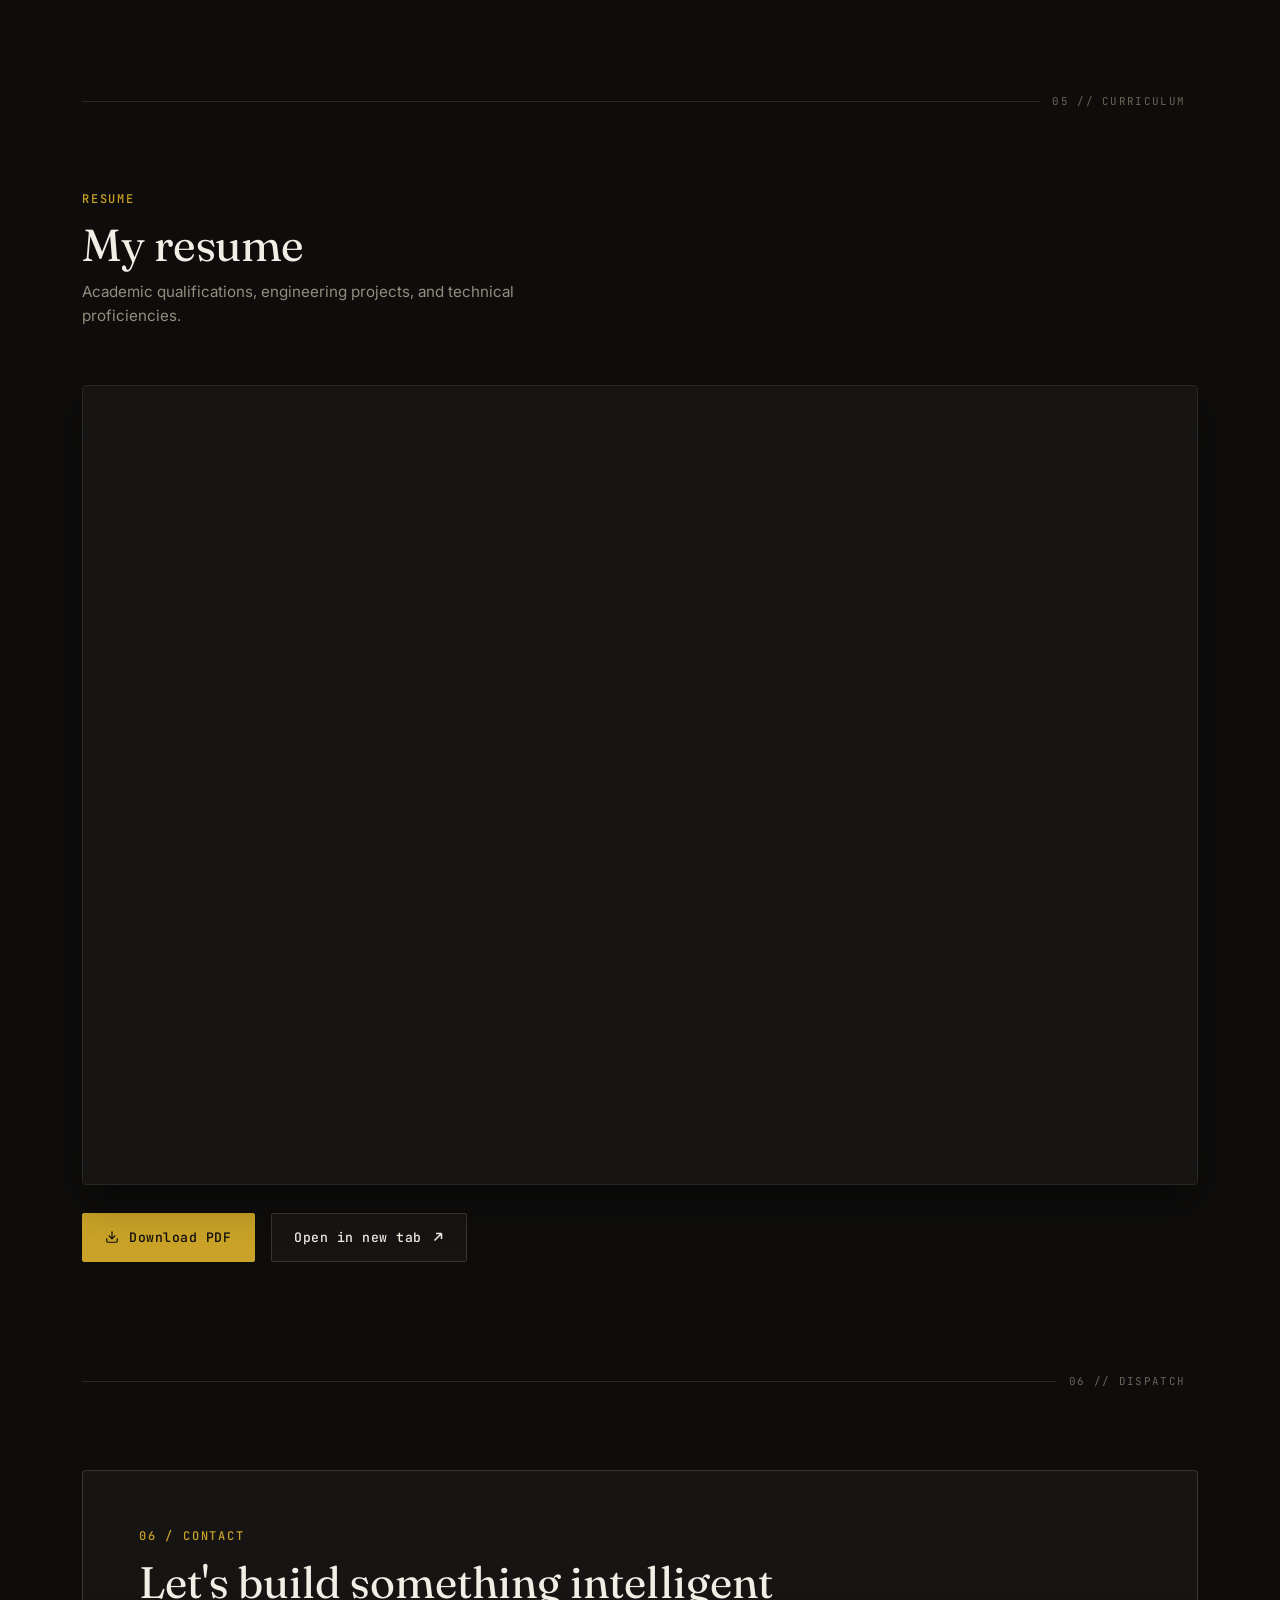
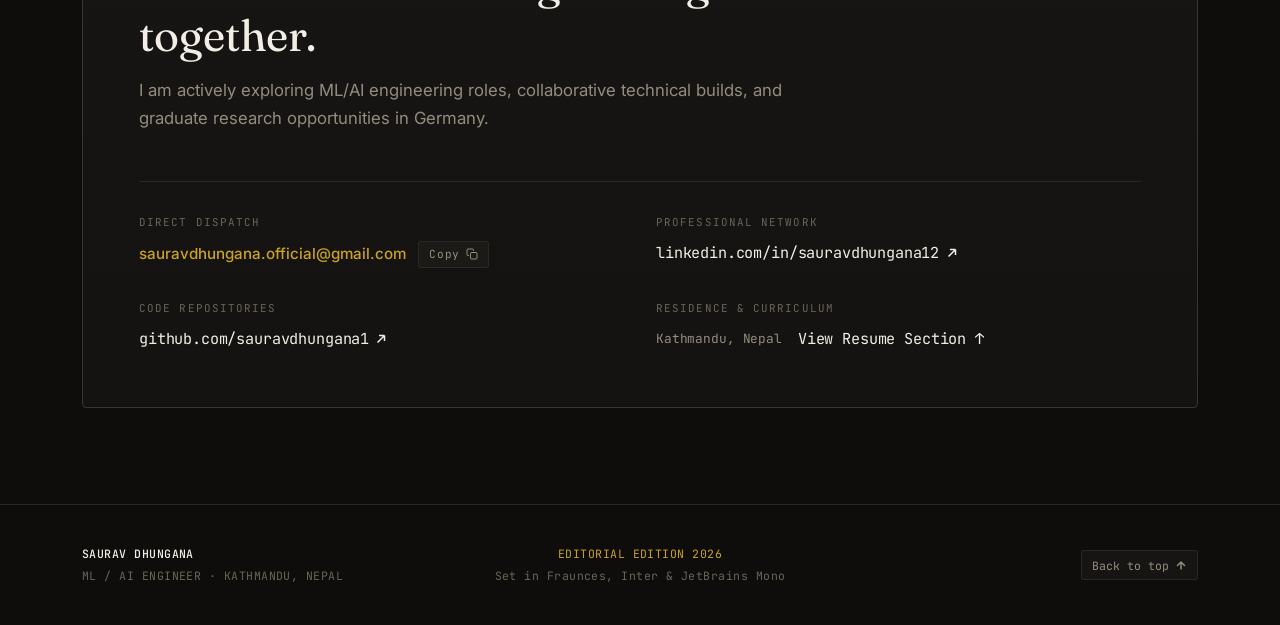
==== commit 92c0322e: "Add hero animation, card tilt, stat counters, and embedded resume viewer" ====
--- a/index.html
+++ b/index.html
@@ -53,12 +53,13 @@
           <li><a href="#about" class="nav-link"><span class="nav-num">01</span> About</a></li>
           <li><a href="#projects" class="nav-link"><span class="nav-num">02</span> Work</a></li>
           <li><a href="#skills" class="nav-link"><span class="nav-num">03</span> Skills</a></li>
-          <li><a href="#contact" class="nav-link"><span class="nav-num">04</span> Contact</a></li>
+          <li><a href="#resume" class="nav-link"><span class="nav-num">04</span> Resume</a></li>
+          <li><a href="#contact" class="nav-link"><span class="nav-num">05</span> Contact</a></li>
         </ul>
       </nav>
 
       <div class="header-actions">
-        <a href="assets/resume.pdf" target="_blank" rel="noopener noreferrer" download="Saurav_Dhungana_Resume.pdf" class="btn-resume-header" id="resumeHeaderBtn">
+        <a href="#resume" class="btn-resume-header" id="resumeHeaderBtn">
           <span>Resume</span>
           <svg class="btn-arrow" width="12" height="12" viewBox="0 0 12 12" fill="none" xmlns="http://www.w3.org/2000/svg" aria-hidden="true">
             <path d="M2.5 9.5L9.5 2.5M9.5 2.5H4M9.5 2.5V8" stroke="currentColor" stroke-width="1.5" stroke-linecap="round" stroke-linejoin="round"/>
@@ -74,24 +75,24 @@
       <div class="container hero-container">
         <div class="hero-grid">
           
-          <!-- Hero Text / Editorial Column -->
-          <div class="hero-content reveal">
-            <div class="editorial-meta-strip">
+          <!-- Hero Text / Editorial Column (CSS Page Load Reveal) -->
+          <div class="hero-content">
+            <div class="editorial-meta-strip hero-fade-1">
               <span class="meta-tag mono"><span class="meta-pulse"></span>ML / AI ENGINEER</span>
               <span class="meta-sep" aria-hidden="true">·</span>
               <span class="meta-location mono">Kathmandu, Nepal</span>
             </div>
 
-            <h1 class="hero-headline">
+            <h1 class="hero-headline hero-fade-2">
               Saurav <br>
               <span class="headline-italic">Dhungana</span>
             </h1>
 
-            <p class="hero-intro">
+            <p class="hero-intro hero-fade-3">
               I build applied ML systems — RAG pipelines, embedding search, and full-stack AI products — while preparing for graduate study in AI/ML in Germany.
             </p>
 
-            <div class="hero-status-pill mono">
+            <div class="hero-status-pill mono hero-fade-4">
               <svg width="14" height="14" viewBox="0 0 24 24" fill="none" stroke="currentColor" stroke-width="2" stroke-linecap="round" stroke-linejoin="round" aria-hidden="true">
                 <path d="M22 10v6M2 10l10-5 10 5-10 5z"/>
                 <path d="M6 12v5c0 2 2 3 6 3s6-1 6-3v-5"/>
@@ -99,7 +100,7 @@
               <span>Target: Master's in AI/ML · German Public Universities</span>
             </div>
 
-            <div class="hero-cta-group">
+            <div class="hero-cta-group hero-fade-5">
               <a href="#projects" class="btn btn-primary">
                 <span>Explore Work</span>
                 <svg width="14" height="14" viewBox="0 0 24 24" fill="none" stroke="currentColor" stroke-width="2" stroke-linecap="round" stroke-linejoin="round" aria-hidden="true">
@@ -110,7 +111,7 @@
               <a href="#contact" class="btn btn-secondary">
                 <span>Get in Touch</span>
               </a>
-              <a href="assets/resume.pdf" target="_blank" rel="noopener noreferrer" download="Saurav_Dhungana_Resume.pdf" class="btn btn-ghost" id="heroResumeLink">
+              <a href="#resume" class="btn btn-ghost" id="heroResumeLink">
                 <span>Curriculum Vitae</span>
                 <svg width="12" height="12" viewBox="0 0 12 12" fill="none" stroke="currentColor" stroke-width="1.5" stroke-linecap="round" stroke-linejoin="round" aria-hidden="true">
                   <path d="M2.5 9.5L9.5 2.5M9.5 2.5H4M9.5 2.5V8"/>
@@ -118,7 +119,7 @@
               </a>
             </div>
 
-            <div class="hero-footer-meta mono">
+            <div class="hero-footer-meta mono hero-fade-6">
               <div class="meta-item">
                 <span class="meta-label">FOCUS</span>
                 <span class="meta-value">RAG · Vectors · Full-Stack AI</span>
@@ -322,20 +323,34 @@
                 <div class="project-highlights">
                   <div class="highlight-item">
                     <span class="highlight-bullet">▹</span>
-                    <span>Vector search with <strong>pgvector</strong> & <strong>BAAI/bge-small-en-v1.5</strong> dense embeddings.</span>
+                    <span>Vector search with <strong>pgvector</strong> & <strong>BAAI/bge-small-en-v1.5</strong> dense embeddings, achieving <strong class="stat-highlight">~<span class="stat-counter" data-target="85">0</span>% prediction accuracy</strong> in program-transcript alignment.</span>
                   </div>
                   <div class="highlight-item">
                     <span class="highlight-bullet">▹</span>
-                    <span>Context-aware RAG pipeline leveraging the <strong>Gemini API</strong> for synthesized university matches.</span>
+                    <span>Context-aware RAG pipeline leveraging the <strong>Gemini API</strong> for synthesized university matches with <strong class="stat-highlight">~<span class="stat-counter" data-target="40">0</span>% query latency reduction</strong>.</span>
                   </div>
                   <div class="highlight-item">
                     <span class="highlight-bullet">▹</span>
-                    <span>Automated web ingestion scrapers with <strong>Playwright</strong> and <strong>BeautifulSoup</strong>.</span>
+                    <span>Automated web ingestion scrapers with <strong>Playwright</strong> and <strong>BeautifulSoup</strong> across <strong class="stat-highlight"><span class="stat-counter" data-target="380">0</span>+ accredited programs</strong>.</span>
                   </div>
                 </div>
               </div>
 
               <div class="project-sidebar">
+                <div class="sidebar-box">
+                  <div class="box-title mono">KEY PERFORMANCE METRICS</div>
+                  <div class="metrics-grid mono">
+                    <div class="metric-chip">
+                      <span class="metric-num">~<span class="stat-counter" data-target="85">0</span>%</span>
+                      <span class="metric-label">Prediction Accuracy</span>
+                    </div>
+                    <div class="metric-chip">
+                      <span class="metric-num"><span class="stat-counter" data-target="380">0</span>+</span>
+                      <span class="metric-label">Programs Mapped</span>
+                    </div>
+                  </div>
+                </div>
+
                 <div class="sidebar-box">
                   <div class="box-title mono">TECHNOLOGY STACK</div>
                   <ul class="tech-tag-list mono">
@@ -380,8 +395,13 @@
                   Personal knowledge-management RAG assistant designed for intelligent notes retrieval and conversational document querying.
                 </p>
                 <p class="project-subtext">
-                  Ingests heterogeneous notes, bookmarks, and reference texts into localized vector indexes, allowing instant contextual question-answering and synthesis through dense representation retrieval.
+                  Ingests heterogeneous notes, bookmarks, and reference texts into localized vector indexes, allowing instant contextual question-answering with <strong class="stat-highlight">~<span class="stat-counter" data-target="10">0</span>% accuracy improvement</strong> over baseline lexical search and <strong class="stat-highlight">~<span class="stat-counter" data-target="85">0</span>% prediction accuracy</strong> on complex queries.
                 </p>
+
+                <div class="project-metrics-row mono">
+                  <span class="metric-pill">~<span class="stat-counter" data-target="85">0</span>% prediction accuracy</span>
+                  <span class="metric-pill">~<span class="stat-counter" data-target="10">0</span>% accuracy improvement</span>
+                </div>
 
                 <div class="tech-pill-row mono">
                   <span class="tech-tag tag-primary">FastAPI</span>
@@ -421,8 +441,13 @@
                   Mobile Ludo game built for the Play Store with responsive board rendering and deterministic game state orchestration.
                 </p>
                 <p class="project-subtext">
-                  Engineered with React Native and Expo, featuring custom dice-rolling animations, turn-based multiplayer mechanics, sound effects, and zero-latency local rule execution.
+                  Engineered with React Native and Expo, featuring custom dice-rolling animations, turn-based multiplayer mechanics, sound effects, and <strong class="stat-highlight"><span class="stat-counter" data-target="60">0</span> FPS</strong> responsive board rendering with zero-latency local rule execution.
                 </p>
+
+                <div class="project-metrics-row mono">
+                  <span class="metric-pill"><span class="stat-counter" data-target="60">0</span> FPS fluid rendering</span>
+                  <span class="metric-pill"><span class="stat-counter" data-target="100">0</span>% deterministic state</span>
+                </div>
 
                 <div class="tech-pill-row mono">
                   <span class="tech-tag tag-primary">React Native</span>
@@ -461,8 +486,13 @@
                   Final year BCA capstone project, dashboard combining machine learning models for clinical health risk indicators.
                 </p>
                 <p class="project-subtext">
-                  Integrates supervised classification pipelines to assess multidimensional clinical parameters (cardiovascular, diabetes, metabolic risk factors) and outputs risk factor assessments with visual metrics.
+                  Integrates supervised classification pipelines to assess multidimensional clinical parameters (cardiovascular, diabetes, metabolic risk factors), achieving <strong class="stat-highlight">~<span class="stat-counter" data-target="88">0</span>% validation accuracy</strong> with <strong class="stat-highlight">~<span class="stat-counter" data-target="10">0</span>% accuracy improvement</strong> via model ensemble tuning.
                 </p>
+
+                <div class="project-metrics-row mono">
+                  <span class="metric-pill">~<span class="stat-counter" data-target="88">0</span>% validation accuracy</span>
+                  <span class="metric-pill">~<span class="stat-counter" data-target="10">0</span>% accuracy improvement</span>
+                </div>
 
                 <div class="tech-pill-row mono">
                   <span class="tech-tag tag-primary">Python</span>
@@ -691,7 +721,80 @@
     <div class="section-divider" aria-hidden="true">
       <div class="container">
         <div class="divider-line">
-          <span class="divider-label mono">05 // DISPATCH</span>
+          <span class="divider-label mono">05 // CURRICULUM</span>
+        </div>
+      </div>
+    </div>
+
+    <!-- ==================== RESUME SECTION ==================== -->
+    <section class="resume-section" id="resume" aria-label="Curriculum Vitae / Resume">
+      <div class="container">
+        
+        <div class="section-heading reveal">
+          <span class="eyebrow mono">RESUME</span>
+          <h2 class="section-title">My resume</h2>
+          <p class="section-subtitle">Academic qualifications, engineering projects, and technical proficiencies.</p>
+        </div>
+
+        <div class="resume-wrapper reveal">
+          <!-- Embedded Document Viewer -->
+          <div class="resume-viewer-frame" id="resumeViewer">
+            <iframe 
+              src="assets/resume.pdf#toolbar=0&navpanes=0&scrollbar=1" 
+              title="Saurav Dhungana — Resume PDF" 
+              class="resume-iframe"
+              loading="lazy">
+            </iframe>
+
+            <!-- Fallback Card for Mobile Screens & Unsupported PDF Rendering -->
+            <div class="resume-fallback-box" id="resumeFallback">
+              <div class="fallback-icon-wrap" aria-hidden="true">
+                <svg width="44" height="44" viewBox="0 0 24 24" fill="none" stroke="currentColor" stroke-width="1.5" stroke-linecap="round" stroke-linejoin="round">
+                  <path d="M14 2H6a2 2 0 0 0-2 2v16a2 2 0 0 0 2 2h12a2 2 0 0 0 2-2V8z"></path>
+                  <polyline points="14 2 14 8 20 8"></polyline>
+                  <line x1="16" y1="13" x2="8" y2="13"></line>
+                  <line x1="16" y1="17" x2="8" y2="17"></line>
+                  <polyline points="10 9 9 9 8 9"></polyline>
+                </svg>
+              </div>
+              <h3 class="fallback-title">Resume preview</h3>
+              <p class="fallback-desc">Saurav Dhungana — ML / AI Engineer Curriculum Vitae</p>
+              <a href="assets/resume.pdf" target="_blank" rel="noopener noreferrer" class="btn btn-primary fallback-open-btn">
+                <span>Open Resume</span>
+                <svg width="12" height="12" viewBox="0 0 12 12" fill="none" stroke="currentColor" stroke-width="1.5" aria-hidden="true">
+                  <path d="M2.5 9.5L9.5 2.5M9.5 2.5H4M9.5 2.5V8"/>
+                </svg>
+              </a>
+            </div>
+          </div>
+
+          <!-- Bottom Action Controls -->
+          <div class="resume-actions-group">
+            <a href="assets/resume.pdf" download="Saurav_Dhungana_Resume.pdf" class="btn btn-primary" id="resumeDownloadBtn">
+              <svg width="14" height="14" viewBox="0 0 24 24" fill="none" stroke="currentColor" stroke-width="2" stroke-linecap="round" stroke-linejoin="round" aria-hidden="true">
+                <path d="M21 15v4a2 2 0 0 1-2 2H5a2 2 0 0 1-2-2v-4"></path>
+                <polyline points="7 10 12 15 17 10"></polyline>
+                <line x1="12" y1="15" x2="12" y2="3"></line>
+              </svg>
+              <span>Download PDF</span>
+            </a>
+            <a href="assets/resume.pdf" target="_blank" rel="noopener noreferrer" class="btn btn-secondary" id="resumeNewTabBtn">
+              <span>Open in new tab</span>
+              <svg width="12" height="12" viewBox="0 0 12 12" fill="none" stroke="currentColor" stroke-width="1.5" aria-hidden="true">
+                <path d="M2.5 9.5L9.5 2.5M9.5 2.5H4M9.5 2.5V8"/>
+              </svg>
+            </a>
+          </div>
+        </div>
+
+      </div>
+    </section>
+
+    <!-- Hairline Section Divider -->
+    <div class="section-divider" aria-hidden="true">
+      <div class="container">
+        <div class="divider-line">
+          <span class="divider-label mono">06 // DISPATCH</span>
         </div>
       </div>
     </div>
@@ -703,7 +806,7 @@
         <div class="contact-card reveal">
           <div class="contact-content">
             <div class="contact-header-block">
-              <span class="eyebrow mono">05 / CONTACT</span>
+              <span class="eyebrow mono">06 / CONTACT</span>
               <h2 class="contact-title">Let's build something intelligent together.</h2>
               <p class="contact-lead">
                 I am actively exploring ML/AI engineering roles, collaborative technical builds, and graduate research opportunities in Germany.
@@ -747,14 +850,13 @@
                 </a>
               </div>
 
-              <!-- Location & Resume -->
+              <!-- Location & Resume Jump Link -->
               <div class="contact-item">
                 <span class="contact-label mono">RESIDENCE & CURRICULUM</span>
                 <div class="contact-sub-row">
                   <span class="location-badge mono">Kathmandu, Nepal</span>
-                  <a href="assets/resume.pdf" target="_blank" rel="noopener noreferrer" download="Saurav_Dhungana_Resume.pdf" class="btn-resume-download mono" id="resumeDownloadBtn">
-                    <span>Curriculum Vitae (PDF)</span>
-                    <svg width="12" height="12" viewBox="0 0 12 12" fill="none" stroke="currentColor" stroke-width="1.5"><path d="M2.5 9.5L9.5 2.5M9.5 2.5H4M9.5 2.5V8"/></svg>
+                  <a href="#resume" class="contact-link mono">
+                    <span>View Resume Section ↑</span>
                   </a>
                 </div>
               </div>
--- a/style.css
+++ b/style.css
@@ -297,6 +297,36 @@
   position: relative;
 }
 
+/* Staggered page-load reveal keyframes */
+@keyframes heroFadeUp {
+  0% {
+    opacity: 0;
+    transform: translateY(12px);
+  }
+  100% {
+    opacity: 1;
+    transform: translateY(0);
+  }
+}
+
+.hero-fade-1,
+.hero-fade-2,
+.hero-fade-3,
+.hero-fade-4,
+.hero-fade-5,
+.hero-fade-6 {
+  opacity: 0;
+  animation: heroFadeUp 0.65s cubic-bezier(0.16, 1, 0.3, 1) forwards;
+  will-change: opacity, transform;
+}
+
+.hero-fade-1 { animation-delay: 0.08s; } /* Eyebrow & location */
+.hero-fade-2 { animation-delay: 0.18s; } /* Name */
+.hero-fade-3 { animation-delay: 0.28s; } /* Intro text */
+.hero-fade-4 { animation-delay: 0.38s; } /* Status pill */
+.hero-fade-5 { animation-delay: 0.48s; } /* CTA buttons */
+.hero-fade-6 { animation-delay: 0.58s; } /* Footer meta */
+
 .hero-grid {
   display: grid;
   grid-template-columns: 1.15fr 0.85fr;
@@ -792,7 +822,7 @@
   gap: 2.5rem;
 }
 
-/* Standard Project Card */
+/* Standard Project Card (Supports Smooth 3D Hover Tilt) */
 .project-card {
   background-color: var(--surface);
   border: 1px solid var(--hairline);
@@ -800,6 +830,8 @@
   padding: 2.25rem;
   transition: border-color var(--transition-smooth), transform var(--transition-smooth), box-shadow var(--transition-smooth);
   position: relative;
+  transform-style: preserve-3d;
+  perspective: 1000px;
 }
 
 .project-card:hover {
@@ -911,6 +943,68 @@
 .highlight-bullet {
   color: var(--accent);
   font-size: 0.8rem;
+}
+
+/* Stat Counter & Metric Badges */
+.stat-highlight {
+  color: var(--text);
+  font-weight: 600;
+}
+
+.stat-counter {
+  font-variant-numeric: tabular-nums;
+  display: inline-block;
+}
+
+.metrics-grid {
+  display: grid;
+  grid-template-columns: repeat(2, 1fr);
+  gap: 0.75rem;
+}
+
+.metric-chip {
+  background-color: var(--surface);
+  border: 1px solid var(--hairline);
+  padding: 0.75rem;
+  border-radius: var(--radius-sm);
+  display: flex;
+  flex-direction: column;
+  gap: 0.25rem;
+}
+
+.metric-num {
+  font-size: 1.15rem;
+  font-weight: 600;
+  color: var(--accent);
+  letter-spacing: -0.01em;
+  line-height: 1.2;
+}
+
+.metric-chip .metric-label {
+  font-size: 0.65rem;
+  color: var(--text-dim);
+  letter-spacing: 0.06em;
+  text-transform: uppercase;
+}
+
+.project-metrics-row {
+  display: flex;
+  flex-wrap: wrap;
+  gap: 0.5rem;
+  margin-bottom: 1.25rem;
+}
+
+.metric-pill {
+  font-size: 0.75rem;
+  padding: 0.35rem 0.7rem;
+  background-color: var(--surface-highlight);
+  border: 1px solid var(--hairline-light);
+  border-radius: var(--radius-sm);
+  color: var(--accent);
+  letter-spacing: 0.02em;
+  display: inline-flex;
+  align-items: center;
+  gap: 0.2rem;
 }
 
 .sidebar-box {
@@ -1202,7 +1296,93 @@
   color: var(--accent);
 }
 
-/* --- 12. CONTACT SECTION --- */
+/* --- 12. RESUME SECTION (EMBEDDED VIEWER) --- */
+.resume-section {
+  padding: 3rem 0 5rem 0;
+}
+
+.resume-wrapper {
+  display: flex;
+  flex-direction: column;
+  gap: 1.75rem;
+}
+
+.resume-viewer-frame {
+  position: relative;
+  width: 100%;
+  height: 800px;
+  background-color: var(--surface);
+  border: 1px solid var(--hairline);
+  border-radius: var(--radius-md);
+  overflow: hidden;
+  box-shadow: 0 16px 40px rgba(0, 0, 0, 0.35);
+  display: flex;
+  flex-direction: column;
+}
+
+.resume-iframe {
+  width: 100%;
+  height: 100%;
+  border: none;
+  background-color: #161513;
+  display: block;
+}
+
+.resume-fallback-box {
+  display: none;
+  width: 100%;
+  height: 100%;
+  min-height: 440px;
+  flex-direction: column;
+  align-items: center;
+  justify-content: center;
+  padding: 3rem 1.5rem;
+  text-align: center;
+  background: radial-gradient(circle at center, var(--surface-elevated) 0%, var(--surface) 100%);
+}
+
+.fallback-icon-wrap {
+  width: 68px;
+  height: 68px;
+  border-radius: 50%;
+  background-color: var(--surface-card);
+  border: 1px solid var(--hairline-light);
+  display: flex;
+  align-items: center;
+  justify-content: center;
+  color: var(--accent);
+  margin-bottom: 1.25rem;
+  box-shadow: 0 4px 16px rgba(0, 0, 0, 0.3);
+}
+
+.fallback-title {
+  font-family: var(--font-display);
+  font-size: 1.6rem;
+  font-weight: 400;
+  color: var(--text);
+  margin-bottom: 0.5rem;
+}
+
+.fallback-desc {
+  font-size: 0.88rem;
+  color: var(--text-muted);
+  max-width: 24rem;
+  margin-bottom: 1.75rem;
+  line-height: 1.5;
+}
+
+.fallback-open-btn {
+  padding: 0.8rem 1.5rem;
+}
+
+.resume-actions-group {
+  display: flex;
+  align-items: center;
+  gap: 1rem;
+  flex-wrap: wrap;
+}
+
+/* --- 13. CONTACT SECTION --- */
 .contact-section {
   padding: 3rem 0 6rem 0;
 }
@@ -1494,6 +1674,21 @@
   }
 }
 
+/* Medium / Tablet / Mobile PDF viewer handling (max-width: 768px) */
+@media (max-width: 768px) {
+  .resume-viewer-frame {
+    height: 500px;
+  }
+
+  .resume-iframe {
+    display: none; /* Fallback for touch devices with unreliable inline PDF scrolling */
+  }
+
+  .resume-fallback-box {
+    display: flex;
+  }
+}
+
 /* Mobile (max-width: 640px) */
 @media (max-width: 640px) {
   :root {
@@ -1555,6 +1750,19 @@
 
   .contact-link {
     word-break: break-all;
+  }
+
+  .metrics-grid {
+    grid-template-columns: 1fr;
+  }
+
+  .resume-actions-group {
+    flex-direction: column;
+    align-items: stretch;
+  }
+
+  .resume-actions-group .btn {
+    justify-content: center;
   }
 }
 
@@ -1567,6 +1775,22 @@
     scroll-behavior: auto !important;
   }
 
+  .hero-fade-1,
+  .hero-fade-2,
+  .hero-fade-3,
+  .hero-fade-4,
+  .hero-fade-5,
+  .hero-fade-6 {
+    opacity: 1 !important;
+    transform: none !important;
+    animation: none !important;
+  }
+
+  .project-card {
+    transform: none !important;
+    transition: none !important;
+  }
+
   .reveal {
     opacity: 1 !important;
     transform: none !important;
